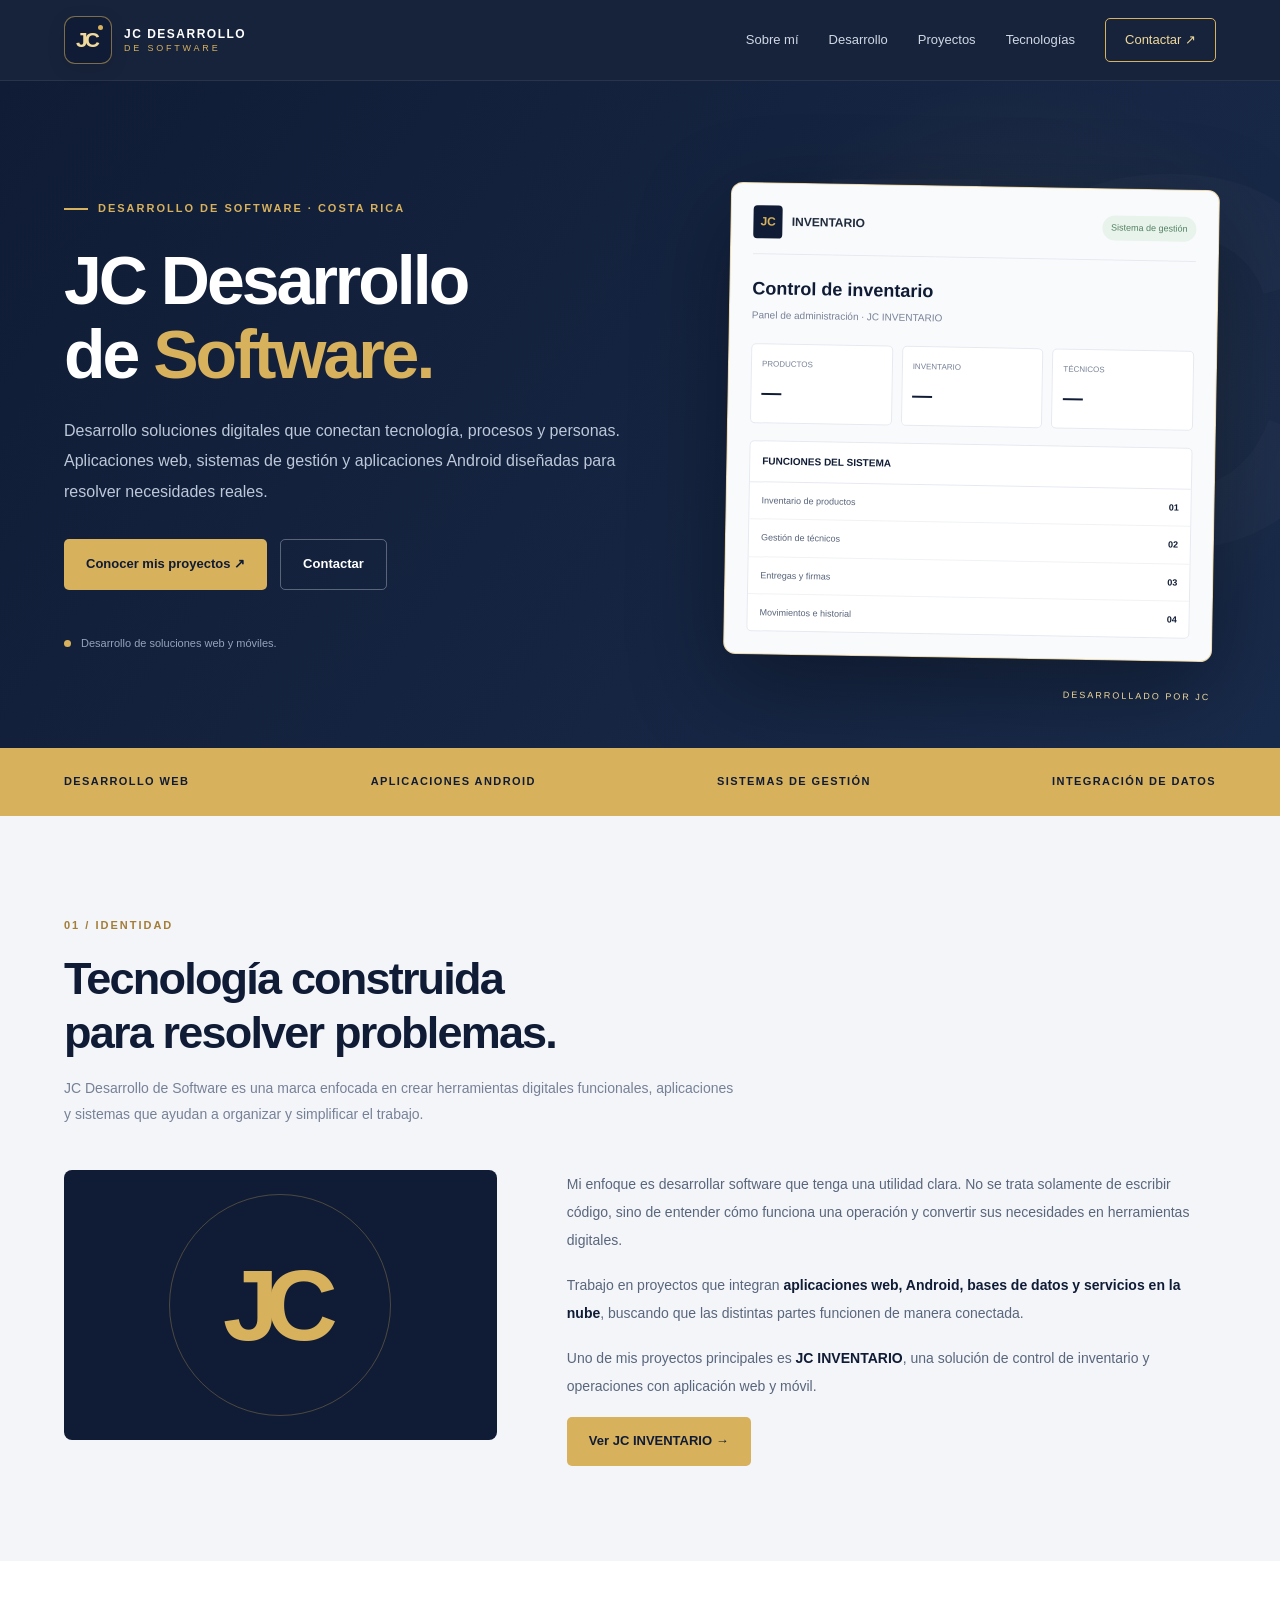
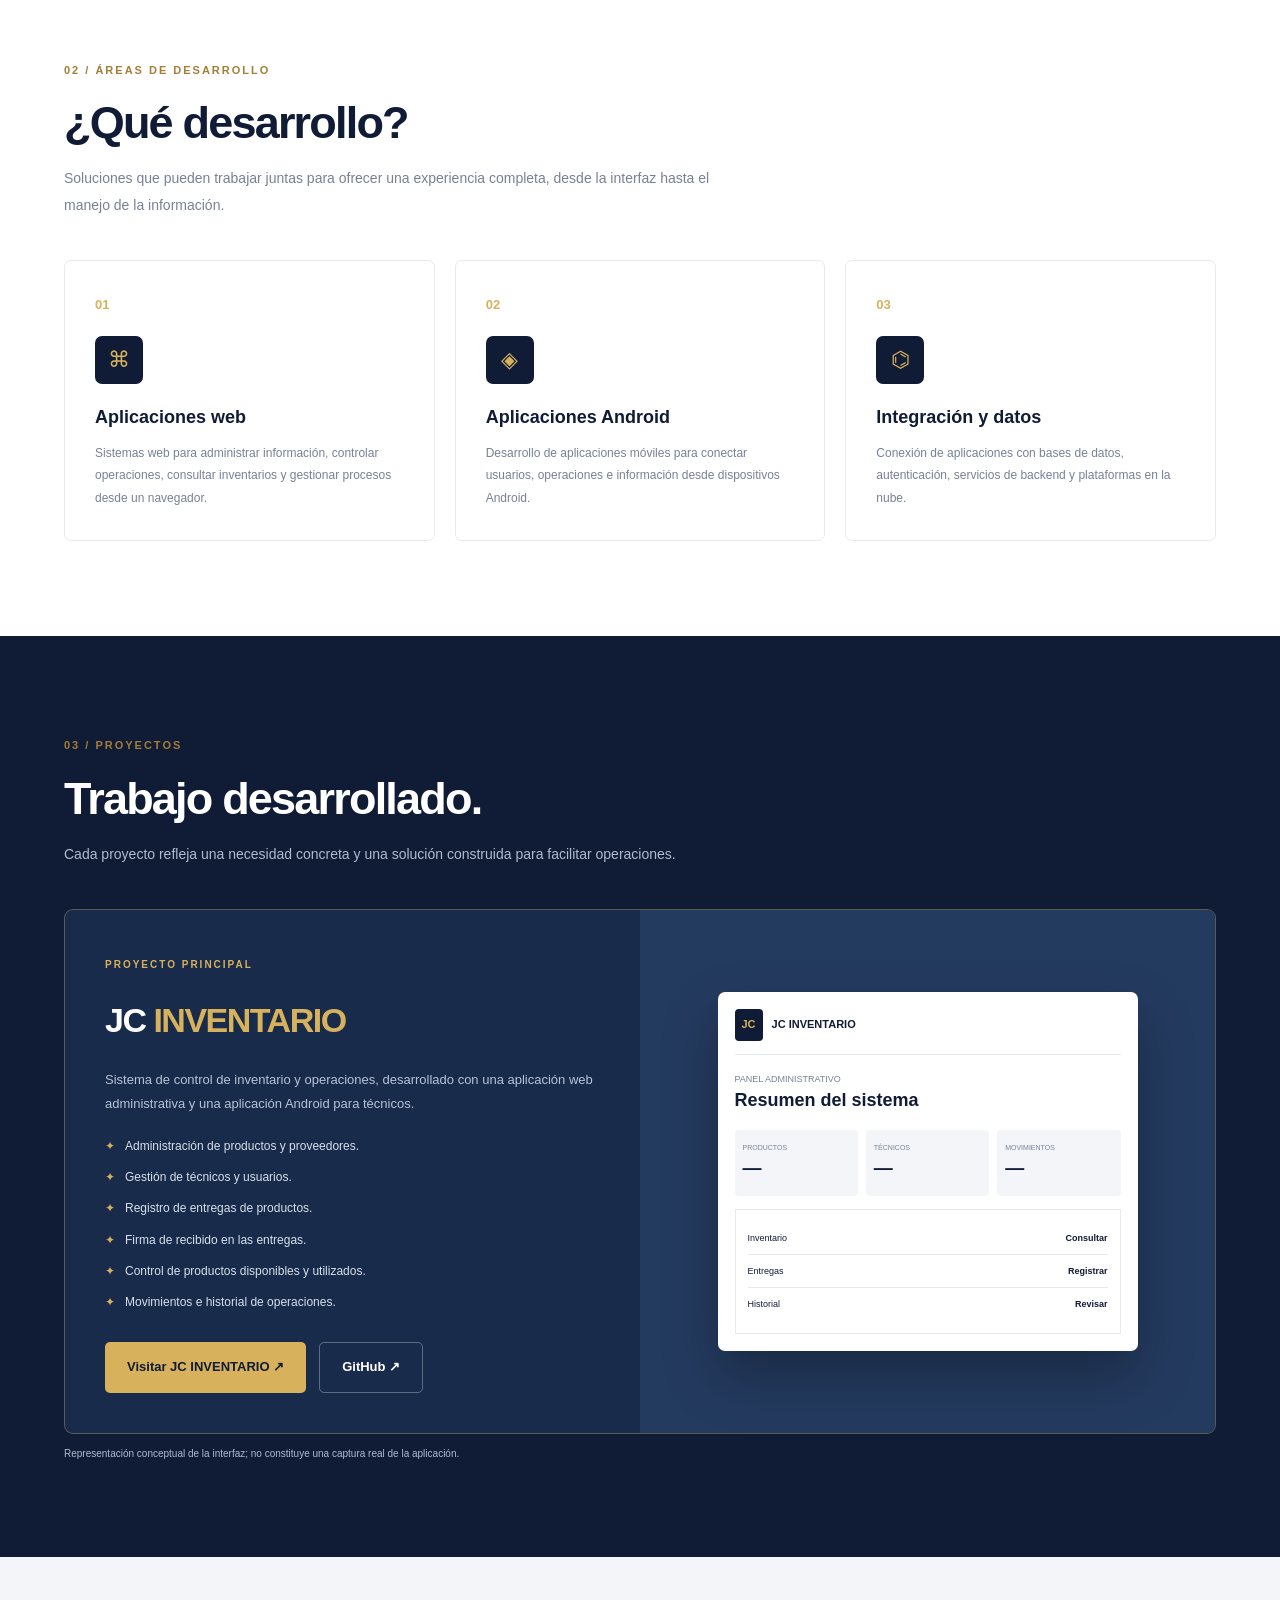
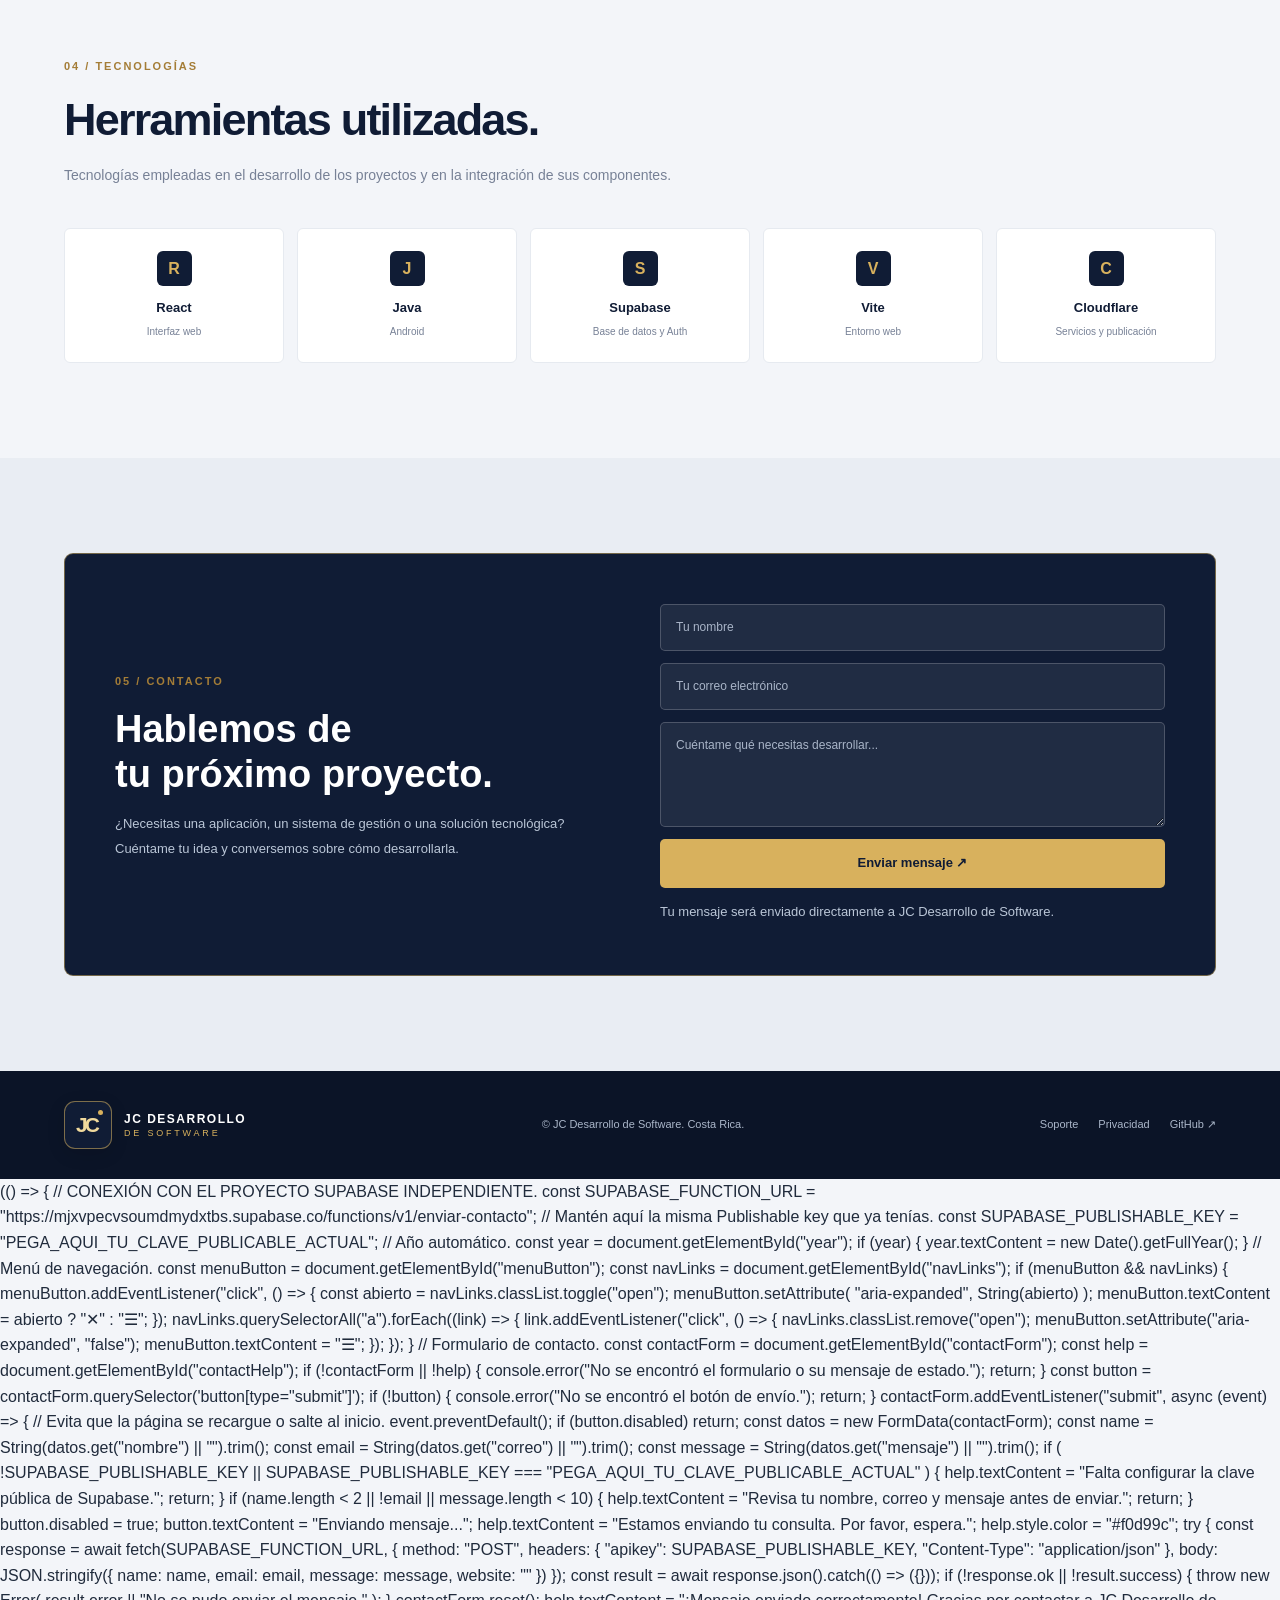
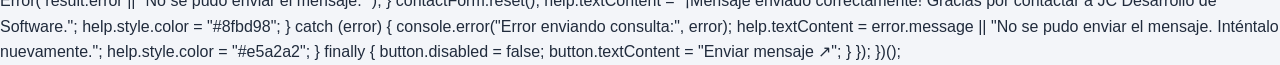
==== JC-DESARROLLO-SOFTWARE/index.html @ 8bdcfe90 "Update index.html" ====
<!DOCTYPE html>
<html lang="es">
<head>
  <meta charset="UTF-8">
  <meta name="viewport" content="width=device-width, initial-scale=1.0">
  <meta name="theme-color" content="#101c35">

  <title>JC Desarrollo de Software | Desarrollo Web y Android</title>

  <meta name="description" content="JC Desarrollo de Software. Desarrollo de aplicaciones web, Android y sistemas de gestión. Conoce JC INVENTARIO y nuestros proyectos.">

  <style>
    :root {
      --navy: #101c35;
      --navy2: #192b4b;
      --navy3: #243b60;
      --gold: #d8b15d;
      --gold-light: #f0d99c;
      --white: #ffffff;
      --background: #f3f5f9;
      --text: #202b3c;
      --muted: #778196;
      --border: #e6eaf0;
    }

    * {
      box-sizing: border-box;
      margin: 0;
      padding: 0;
    }

    html {
      scroll-behavior: smooth;
      scroll-padding-top: 90px;
    }

    body {
      font-family: "Segoe UI", Arial, sans-serif;
      background: var(--background);
      color: var(--text);
      line-height: 1.6;
    }

    a {
      color: inherit;
      text-decoration: none;
    }

    button {
      font: inherit;
    }

    .container {
      width: min(1160px, 90%);
      margin: auto;
    }

    /* LOGOTIPO JC */

    .logo {
      display: inline-flex;
      align-items: center;
      gap: 12px;
    }

    .logo-icon {
      width: 48px;
      height: 48px;
      border-radius: 11px;
      background: var(--navy);
      border: 1px solid rgba(216,177,93,.55);
      display: grid;
      place-items: center;
      position: relative;
      box-shadow: 0 5px 18px rgba(0,0,0,.12);
    }

    .logo-icon span {
      color: var(--gold-light);
      font-weight: 900;
      font-size: 21px;
      letter-spacing: -3px;
      padding-right: 3px;
    }

    .logo-icon::after {
      content: "";
      position: absolute;
      width: 5px;
      height: 5px;
      border-radius: 50%;
      background: var(--gold);
      right: 8px;
      top: 8px;
    }

    .logo-name {
      color: var(--white);
      font-size: 12px;
      font-weight: 800;
      letter-spacing: 1.5px;
      line-height: 1.35;
    }

    .logo-name small {
      display: block;
      font-size: 9px;
      font-weight: 500;
      color: var(--gold);
      letter-spacing: 2.8px;
    }

    /* NAVEGACIÓN */

    .header {
      position: sticky;
      top: 0;
      z-index: 100;
      background: rgba(16,28,53,.97);
      backdrop-filter: blur(15px);
      border-bottom: 1px solid rgba(255,255,255,.08);
    }

    .nav {
      min-height: 80px;
      display: flex;
      justify-content: space-between;
      align-items: center;
      gap: 20px;
    }

    .nav-links {
      display: flex;
      align-items: center;
      gap: 30px;
    }

    .nav-links a {
      color: #d0d8e5;
      font-size: 13px;
      transition: color .2s;
    }

    .nav-links a:hover {
      color: var(--gold);
    }

    .nav-links .contact-link {
      padding: 11px 19px;
      border: 1px solid var(--gold);
      color: var(--gold-light);
      border-radius: 5px;
    }

    .menu {
      display: none;
      padding: 8px 12px;
      background: transparent;
      border: 1px solid rgba(255,255,255,.3);
      border-radius: 5px;
      color: white;
      cursor: pointer;
    }

    /* PORTADA */

    .hero {
      background:
        radial-gradient(circle at 80% 45%, rgba(216,177,93,.10), transparent 28%),
        linear-gradient(125deg, #101c35, #192b4b);
      color: white;
      padding: 105px 0 90px;
      overflow: hidden;
      position: relative;
    }

    .hero::before {
      content: "JC";
      position: absolute;
      right: -20px;
      top: -145px;
      font-size: 530px;
      font-weight: 900;
      letter-spacing: -50px;
      color: rgba(255,255,255,.018);
      pointer-events: none;
    }

    .hero-grid {
      position: relative;
      z-index: 1;
      display: grid;
      grid-template-columns: 1.1fr .9fr;
      align-items: center;
      gap: 65px;
    }

    .eyebrow {
      display: inline-flex;
      align-items: center;
      gap: 10px;
      color: var(--gold);
      font-size: 11px;
      font-weight: 700;
      letter-spacing: 2px;
      margin-bottom: 25px;
    }

    .eyebrow::before {
      content: "";
      width: 24px;
      height: 2px;
      background: var(--gold);
    }

    h1 {
      font-size: clamp(43px, 5.5vw, 68px);
      letter-spacing: -3px;
      line-height: 1.09;
      margin-bottom: 25px;
    }

    h1 span {
      color: var(--gold);
    }

    .hero-description {
      color: #bdc8d9;
      font-size: 16px;
      max-width: 590px;
      margin-bottom: 32px;
      line-height: 1.9;
    }

    .buttons {
      display: flex;
      flex-wrap: wrap;
      gap: 13px;
    }

    .button {
      display: inline-flex;
      justify-content: center;
      align-items: center;
      gap: 12px;
      padding: 14px 22px;
      border-radius: 5px;
      font-size: 13px;
      font-weight: 700;
      transition: .25s;
    }

    .button:hover {
      transform: translateY(-3px);
    }

    .button-gold {
      color: var(--navy);
      background: var(--gold);
    }

    .button-outline {
      color: white;
      border: 1px solid rgba(255,255,255,.3);
    }

    .button-outline:hover {
      border-color: var(--gold);
      color: var(--gold);
    }

    .hero-note {
      margin-top: 45px;
      color: #95a4ba;
      font-size: 11px;
      display: flex;
      align-items: center;
      gap: 10px;
    }

    .hero-note span {
      height: 7px;
      width: 7px;
      background: var(--gold);
      border-radius: 50%;
    }

    /* REPRESENTACIÓN DEL SISTEMA */

    .system-card {
      position: relative;
      background: #f9fafc;
      border-radius: 12px;
      padding: 22px;
      color: var(--text);
      box-shadow: 0 30px 90px rgba(0,0,0,.35);
      border: 1px solid rgba(216,177,93,.5);
      transform: rotate(1deg);
    }

    .system-top {
      display: flex;
      align-items: center;
      justify-content: space-between;
      border-bottom: 1px solid var(--border);
      padding-bottom: 15px;
      margin-bottom: 20px;
    }

    .system-brand {
      display: flex;
      align-items: center;
      gap: 9px;
      font-weight: 800;
      font-size: 12px;
    }

    .system-brand strong {
      background: var(--navy);
      color: var(--gold);
      padding: 7px;
      border-radius: 4px;
    }

    .system-status {
      font-size: 9px;
      color: #558064;
      background: #e8f4eb;
      padding: 5px 9px;
      border-radius: 20px;
    }

    .system-title {
      font-size: 18px;
      font-weight: 800;
      color: var(--navy);
      margin-bottom: 4px;
    }

    .system-subtitle {
      font-size: 10px;
      color: var(--muted);
      margin-bottom: 20px;
    }

    .system-stats {
      display: grid;
      grid-template-columns: repeat(3, 1fr);
      gap: 9px;
      margin-bottom: 17px;
    }

    .stat {
      padding: 14px 10px;
      background: white;
      border: 1px solid var(--border);
      border-radius: 5px;
    }

    .stat small {
      display: block;
      color: var(--muted);
      font-size: 8px;
    }

    .stat strong {
      display: block;
      font-size: 20px;
      color: var(--navy);
      margin-top: 5px;
    }

    .system-table {
      background: white;
      border: 1px solid var(--border);
      border-radius: 5px;
      overflow: hidden;
    }

    .system-table-title {
      padding: 12px;
      font-size: 10px;
      font-weight: 800;
      color: var(--navy);
      border-bottom: 1px solid var(--border);
    }

    .system-row {
      padding: 11px 12px;
      display: flex;
      justify-content: space-between;
      gap: 10px;
      border-bottom: 1px solid #f0f2f5;
      font-size: 9px;
      color: #58647a;
    }

    .system-row:last-child {
      border: 0;
    }

    .system-row b {
      color: var(--navy);
    }

    .system-caption {
      position: absolute;
      right: 0;
      bottom: -43px;
      font-size: 9px;
      letter-spacing: 2px;
      color: var(--gold-light);
    }

    /* BLOQUE DE IDENTIDAD */

    .identity {
      padding: 25px 0;
      background: var(--gold);
    }

    .identity-content {
      display: flex;
      justify-content: space-between;
      align-items: center;
      gap: 20px;
      flex-wrap: wrap;
    }

    .identity-content span {
      font-size: 11px;
      font-weight: 900;
      letter-spacing: 1.4px;
      color: var(--navy);
    }

    /* SECCIONES */

    section.content-section {
      padding: 95px 0;
    }

    .section-label {
      color: #a47d37;
      font-size: 11px;
      font-weight: 800;
      letter-spacing: 2px;
    }

    .section-title {
      color: var(--navy);
      font-size: clamp(32px, 4vw, 45px);
      line-height: 1.2;
      letter-spacing: -1.8px;
      margin: 15px 0;
    }

    .section-intro {
      max-width: 680px;
      color: var(--muted);
      font-size: 14px;
      line-height: 1.9;
    }

    .about-grid {
      display: grid;
      grid-template-columns: .8fr 1.2fr;
      gap: 70px;
      margin-top: 42px;
      align-items: start;
    }

    .about-mark {
      background: var(--navy);
      min-height: 270px;
      border-radius: 8px;
      display: grid;
      place-items: center;
      position: relative;
      overflow: hidden;
    }

    .about-mark::before {
      content: "";
      position: absolute;
      width: 220px;
      height: 220px;
      border: 1px solid rgba(216,177,93,.3);
      border-radius: 50%;
    }

    .about-mark strong {
      position: relative;
      color: var(--gold);
      font-size: 100px;
      font-weight: 900;
      letter-spacing: -13px;
      padding-right: 13px;
    }

    .about-text p {
      color: #59667b;
      font-size: 14px;
      line-height: 2;
      margin-bottom: 17px;
    }

    .about-text strong {
      color: var(--navy);
    }

    /* SERVICIOS */

    .services-section {
      background: white;
    }

    .services-grid {
      display: grid;
      grid-template-columns: repeat(3, 1fr);
      gap: 20px;
      margin-top: 42px;
    }

    .service {
      padding: 30px;
      border: 1px solid var(--border);
      border-radius: 7px;
      background: #fff;
      transition: .3s;
    }

    .service:hover {
      border-color: var(--gold);
      transform: translateY(-6px);
      box-shadow: 0 15px 35px rgba(16,28,53,.08);
    }

    .service-number {
      color: var(--gold);
      font-size: 13px;
      font-weight: 900;
    }

    .service-icon {
      height: 48px;
      width: 48px;
      display: grid;
      place-items: center;
      margin: 19px 0;
      border-radius: 7px;
      background: var(--navy);
      color: var(--gold);
      font-size: 22px;
    }

    .service h3 {
      color: var(--navy);
      font-size: 18px;
      margin-bottom: 10px;
    }

    .service p {
      font-size: 12px;
      line-height: 1.9;
      color: var(--muted);
    }

    /* PROYECTO */

    .project-section {
      background: var(--navy);
      color: white;
    }

    .project-section .section-title {
      color: white;
    }

    .project-section .section-intro {
      color: #aebbd0;
    }

    .project-card {
      margin-top: 42px;
      background: var(--navy2);
      border: 1px solid rgba(216,177,93,.35);
      border-radius: 9px;
      overflow: hidden;
      display: grid;
      grid-template-columns: 1fr 1fr;
    }

    .project-info {
      padding: 40px;
    }

    .project-badge {
      display: inline-block;
      color: var(--gold);
      font-size: 10px;
      letter-spacing: 2px;
      font-weight: 800;
      margin-bottom: 20px;
    }

    .project-info h3 {
      font-size: 34px;
      color: white;
      letter-spacing: -1.5px;
    }

    .project-info h3 span {
      color: var(--gold);
    }

    .project-info p {
      color: #b7c3d5;
      font-size: 13px;
      line-height: 1.9;
      margin: 20px 0;
    }

    .project-list {
      list-style: none;
      margin: 20px 0 30px;
    }

    .project-list li {
      color: #d7dfeb;
      font-size: 12px;
      margin-bottom: 12px;
    }

    .project-list li::before {
      content: "✦";
      color: var(--gold);
      margin-right: 10px;
    }

    .project-visual {
      background: #243b60;
      min-height: 370px;
      padding: 35px;
      display: grid;
      place-items: center;
      position: relative;
      overflow: hidden;
    }

    .project-visual::before {
      content: "JC";
      position: absolute;
      color: rgba(255,255,255,.04);
      font-size: 240px;
      font-weight: 900;
    }

    .project-screen {
      z-index: 1;
      width: 100%;
      max-width: 420px;
      background: white;
      color: var(--navy);
      border-radius: 7px;
      padding: 17px;
      box-shadow: 0 25px 55px rgba(0,0,0,.3);
    }

    .screen-header {
      display: flex;
      align-items: center;
      gap: 9px;
      font-size: 11px;
      font-weight: 800;
      border-bottom: 1px solid var(--border);
      padding-bottom: 13px;
    }

    .screen-header span {
      background: var(--navy);
      color: var(--gold);
      padding: 7px;
      border-radius: 4px;
    }

    .screen-label {
      font-size: 9px;
      color: var(--muted);
      margin-top: 17px;
    }

    .screen-heading {
      font-size: 18px;
      font-weight: 900;
      margin-bottom: 15px;
    }

    .screen-boxes {
      display: grid;
      grid-template-columns: repeat(3, 1fr);
      gap: 8px;
    }

    .screen-boxes div {
      background: var(--background);
      padding: 12px 8px;
      border-radius: 4px;
    }

    .screen-boxes small {
      display: block;
      font-size: 7px;
      color: var(--muted);
    }

    .screen-boxes b {
      font-size: 19px;
    }

    .screen-lines {
      margin-top: 13px;
      border: 1px solid var(--border);
      padding: 12px;
    }

    .screen-line {
      display: flex;
      justify-content: space-between;
      padding: 9px 0;
      font-size: 9px;
      border-bottom: 1px solid var(--border);
    }

    .screen-line:last-child {
      border: 0;
    }

    /* TECNOLOGÍAS */

    .tech-grid {
      display: grid;
      grid-template-columns: repeat(5, 1fr);
      gap: 13px;
      margin-top: 40px;
    }

    .tech {
      background: white;
      border: 1px solid var(--border);
      border-radius: 6px;
      padding: 22px 10px;
      text-align: center;
    }

    .tech strong {
      display: block;
      color: var(--navy);
      font-size: 13px;
    }

    .tech span {
      color: var(--muted);
      display: block;
      font-size: 10px;
      margin-top: 5px;
    }

    .tech-letter {
      margin: 0 auto 12px;
      width: 35px;
      height: 35px;
      display: grid;
      place-items: center;
      color: var(--gold);
      background: var(--navy);
      border-radius: 6px;
      font-weight: 900;
    }

    /* CONTACTO */

    .contact-section {
      background: #e9edf3;
    }

    .contact-card {
      background: var(--navy);
      border: 1px solid rgba(216,177,93,.5);
      border-radius: 9px;
      padding: 50px;
      display: grid;
      grid-template-columns: 1fr 1fr;
      gap: 40px;
      align-items: center;
    }

    .contact-card h2 {
      font-size: 38px;
      color: white;
      line-height: 1.2;
      margin: 14px 0;
    }

    .contact-card p {
      color: #bac6d7;
      font-size: 13px;
      line-height: 1.9;
    }

    .contact-form {
      display: grid;
      gap: 12px;
    }

    .contact-form input,
    .contact-form textarea {
      width: 100%;
      padding: 13px 15px;
      border: 1px solid rgba(255,255,255,.2);
      border-radius: 5px;
      background: rgba(255,255,255,.07);
      color: white;
      outline: none;
      font: inherit;
      font-size: 12px;
    }

    .contact-form input:focus,
    .contact-form textarea:focus {
      border-color: var(--gold);
    }

    .contact-form textarea {
      resize: vertical;
      min-height: 105px;
    }

    .contact-form input::placeholder,
    .contact-form textarea::placeholder {
      color: #a9b5c8;
    }

    .contact-form button {
      cursor: pointer;
      border: none;
      font-size: 13px;
    }

    .contact-help {
      color: #b6c2d5;
      font-size: 10px;
    }

    /* PIE */

    footer {
      background: #0b1427;
      color: #aab6c9;
      padding: 30px 0;
    }

    .footer-row {
      display: flex;
      justify-content: space-between;
      align-items: center;
      gap: 20px;
      flex-wrap: wrap;
    }

    footer p {
      font-size: 11px;
    }

    .footer-links {
      display: flex;
      gap: 20px;
      font-size: 11px;
    }

    .footer-links a:hover {
      color: var(--gold);
    }

    /* RESPONSIVE */

    @media (max-width: 850px) {
      .hero-grid,
      .about-grid,
      .project-card,
      .contact-card {
        grid-template-columns: 1fr;
      }

      .hero-grid {
        gap: 75px;
      }

      .about-grid {
        gap: 30px;
      }

      .services-grid {
        grid-template-columns: 1fr 1fr;
      }

      .tech-grid {
        grid-template-columns: repeat(3, 1fr);
      }

      .contact-card {
        gap: 25px;
      }
    }

    @media (max-width: 650px) {
      .nav {
        min-height: 70px;
      }

      .menu {
        display: block;
      }

      .nav-links {
        display: none;
        position: absolute;
        top: 70px;
        left: 0;
        right: 0;
        background: var(--navy);
        flex-direction: column;
        padding: 20px;
        align-items: stretch;
      }

      .nav-links.open {
        display: flex;
      }

      .nav-links a {
        padding: 10px;
      }

      .hero {
        padding: 75px 0;
      }

      h1 {
        font-size: 43px;
      }

      .system-card {
        padding: 15px;
      }

      section.content-section {
        padding: 70px 0;
      }

      .services-grid {
        grid-template-columns: 1fr;
      }

      .tech-grid {
        grid-template-columns: 1fr 1fr;
      }

      .project-info {
        padding: 28px;
      }

      .project-visual {
        padding: 22px;
      }

      .contact-card {
        padding: 28px 20px;
      }

      .identity-content {
        justify-content: center;
      }

      .identity-content span {
        width: 100%;
        text-align: center;
      }

      .footer-row {
        flex-direction: column;
        align-items: flex-start;
      }
    }
  </style>
</head>

<body>

<header class="header">
  <div class="container nav">

    <a href="#inicio" class="logo">
      <span class="logo-icon"><span>JC</span></span>

      <span class="logo-name">
        JC DESARROLLO
        <small>DE SOFTWARE</small>
      </span>
    </a>

    <button class="menu" id="menuButton" type="button" aria-label="Abrir menú" aria-expanded="false">
      ☰
    </button>

    <nav class="nav-links" id="navLinks">
      <a href="#sobre-mi">Sobre mí</a>
      <a href="#servicios">Desarrollo</a>
      <a href="#proyectos">Proyectos</a>
      <a href="#tecnologias">Tecnologías</a>
      <a class="contact-link" href="#contacto">Contactar ↗</a>
    </nav>

  </div>
</header>

<main>

  <!-- PRESENTACIÓN -->

  <section class="hero" id="inicio">
    <div class="container hero-grid">

      <div>
        <div class="eyebrow">
          DESARROLLO DE SOFTWARE · COSTA RICA
        </div>

        <h1>
          JC Desarrollo<br>
          de <span>Software.</span>
        </h1>

        <p class="hero-description">
          Desarrollo soluciones digitales que conectan tecnología,
          procesos y personas. Aplicaciones web, sistemas de gestión
          y aplicaciones Android diseñadas para resolver necesidades
          reales.
        </p>

        <div class="buttons">
          <a href="#proyectos" class="button button-gold">
            Conocer mis proyectos ↗
          </a>

          <a href="#contacto" class="button button-outline">
            Contactar
          </a>
        </div>

        <div class="hero-note">
          <span></span>
          Desarrollo de soluciones web y móviles.
        </div>
      </div>

      <!-- REPRESENTACIÓN DEL PROYECTO REAL -->

      <div class="system-card">

        <div class="system-top">
          <div class="system-brand">
            <strong>JC</strong>
            INVENTARIO
          </div>

          <span class="system-status">Sistema de gestión</span>
        </div>

        <div class="system-title">
          Control de inventario
        </div>

        <div class="system-subtitle">
          Panel de administración · JC INVENTARIO
        </div>

        <div class="system-stats">
          <div class="stat">
            <small>PRODUCTOS</small>
            <strong>—</strong>
          </div>

          <div class="stat">
            <small>INVENTARIO</small>
            <strong>—</strong>
          </div>

          <div class="stat">
            <small>TÉCNICOS</small>
            <strong>—</strong>
          </div>
        </div>

        <div class="system-table">
          <div class="system-table-title">
            FUNCIONES DEL SISTEMA
          </div>

          <div class="system-row">
            <span>Inventario de productos</span>
            <b>01</b>
          </div>

          <div class="system-row">
            <span>Gestión de técnicos</span>
            <b>02</b>
          </div>

          <div class="system-row">
            <span>Entregas y firmas</span>
            <b>03</b>
          </div>

          <div class="system-row">
            <span>Movimientos e historial</span>
            <b>04</b>
          </div>
        </div>

        <div class="system-caption">
          DESARROLLADO POR JC
        </div>

      </div>

    </div>
  </section>

  <div class="identity">
    <div class="container identity-content">
      <span>DESARROLLO WEB</span>
      <span>APLICACIONES ANDROID</span>
      <span>SISTEMAS DE GESTIÓN</span>
      <span>INTEGRACIÓN DE DATOS</span>
    </div>
  </div>

  <!-- SOBRE JC -->

  <section class="content-section" id="sobre-mi">
    <div class="container">

      <span class="section-label">01 / IDENTIDAD</span>

      <h2 class="section-title">
        Tecnología construida<br>
        para resolver problemas.
      </h2>

      <p class="section-intro">
        JC Desarrollo de Software es una marca enfocada en crear
        herramientas digitales funcionales, aplicaciones y sistemas
        que ayudan a organizar y simplificar el trabajo.
      </p>

      <div class="about-grid">

        <div class="about-mark">
          <strong>JC</strong>
        </div>

        <div class="about-text">

          <p>
            Mi enfoque es desarrollar software que tenga una utilidad
            clara. No se trata solamente de escribir código, sino de
            entender cómo funciona una operación y convertir sus
            necesidades en herramientas digitales.
          </p>

          <p>
            Trabajo en proyectos que integran
            <strong>aplicaciones web, Android, bases de datos y
            servicios en la nube</strong>, buscando que las distintas
            partes funcionen de manera conectada.
          </p>

          <p>
            Uno de mis proyectos principales es
            <strong>JC INVENTARIO</strong>, una solución de control
            de inventario y operaciones con aplicación web y móvil.
          </p>

          <a href="#proyectos" class="button button-gold">
            Ver JC INVENTARIO →
          </a>

        </div>

      </div>
    </div>
  </section>

  <!-- DESARROLLO -->

  <section class="content-section services-section" id="servicios">
    <div class="container">

      <span class="section-label">02 / ÁREAS DE DESARROLLO</span>

      <h2 class="section-title">
        ¿Qué desarrollo?
      </h2>

      <p class="section-intro">
        Soluciones que pueden trabajar juntas para ofrecer una
        experiencia completa, desde la interfaz hasta el manejo
        de la información.
      </p>

      <div class="services-grid">

        <article class="service">
          <span class="service-number">01</span>
          <div class="service-icon">⌘</div>

          <h3>Aplicaciones web</h3>

          <p>
            Sistemas web para administrar información, controlar
            operaciones, consultar inventarios y gestionar procesos
            desde un navegador.
          </p>
        </article>

        <article class="service">
          <span class="service-number">02</span>
          <div class="service-icon">◈</div>

          <h3>Aplicaciones Android</h3>

          <p>
            Desarrollo de aplicaciones móviles para conectar
            usuarios, operaciones e información desde dispositivos
            Android.
          </p>
        </article>

        <article class="service">
          <span class="service-number">03</span>
          <div class="service-icon">⌬</div>

          <h3>Integración y datos</h3>

          <p>
            Conexión de aplicaciones con bases de datos,
            autenticación, servicios de backend y plataformas
            en la nube.
          </p>
        </article>

      </div>
    </div>
  </section>

  <!-- PROYECTO PRINCIPAL -->

  <section class="content-section project-section" id="proyectos">
    <div class="container">

      <span class="section-label">03 / PROYECTOS</span>

      <h2 class="section-title">
        Trabajo desarrollado.
      </h2>

      <p class="section-intro">
        Cada proyecto refleja una necesidad concreta y una solución
        construida para facilitar operaciones.
      </p>

      <div class="project-card">

        <div class="project-info">

          <span class="project-badge">
            PROYECTO PRINCIPAL
          </span>

          <h3>JC <span>INVENTARIO</span></h3>

          <p>
            Sistema de control de inventario y operaciones,
            desarrollado con una aplicación web administrativa
            y una aplicación Android para técnicos.
          </p>

          <ul class="project-list">
            <li>Administración de productos y proveedores.</li>
            <li>Gestión de técnicos y usuarios.</li>
            <li>Registro de entregas de productos.</li>
            <li>Firma de recibido en las entregas.</li>
            <li>Control de productos disponibles y utilizados.</li>
            <li>Movimientos e historial de operaciones.</li>
          </ul>

          <div class="buttons">
            <a
              class="button button-gold"
              href="https://jc-inventario.jcinventarioworkersdev.workers.dev/"
              target="_blank"
              rel="noopener noreferrer"
            >
              Visitar JC INVENTARIO ↗
            </a>

            <a
              class="button button-outline"
              href="https://github.com/Juan0424/jc-inventario"
              target="_blank"
              rel="noopener noreferrer"
            >
              GitHub ↗
            </a>
          </div>

        </div>

        <div class="project-visual">

          <div class="project-screen">

            <div class="screen-header">
              <span>JC</span>
              JC INVENTARIO
            </div>

            <div class="screen-label">PANEL ADMINISTRATIVO</div>

            <div class="screen-heading">
              Resumen del sistema
            </div>

            <div class="screen-boxes">
              <div>
                <small>PRODUCTOS</small>
                <b>—</b>
              </div>

              <div>
                <small>TÉCNICOS</small>
                <b>—</b>
              </div>

              <div>
                <small>MOVIMIENTOS</small>
                <b>—</b>
              </div>
            </div>

            <div class="screen-lines">
              <div class="screen-line">
                <span>Inventario</span>
                <b>Consultar</b>
              </div>

              <div class="screen-line">
                <span>Entregas</span>
                <b>Registrar</b>
              </div>

              <div class="screen-line">
                <span>Historial</span>
                <b>Revisar</b>
              </div>
            </div>

          </div>

        </div>

      </div>

      <p style="color:#aebbd0;font-size:10px;margin-top:12px;">
        Representación conceptual de la interfaz; no constituye
        una captura real de la aplicación.
      </p>

    </div>
  </section>

  <!-- TECNOLOGÍAS -->

  <section class="content-section" id="tecnologias">
    <div class="container">

      <span class="section-label">04 / TECNOLOGÍAS</span>

      <h2 class="section-title">
        Herramientas utilizadas.
      </h2>

      <p class="section-intro">
        Tecnologías empleadas en el desarrollo de los proyectos
        y en la integración de sus componentes.
      </p>

      <div class="tech-grid">

        <div class="tech">
          <div class="tech-letter">R</div>
          <strong>React</strong>
          <span>Interfaz web</span>
        </div>

        <div class="tech">
          <div class="tech-letter">J</div>
          <strong>Java</strong>
          <span>Android</span>
        </div>

        <div class="tech">
          <div class="tech-letter">S</div>
          <strong>Supabase</strong>
          <span>Base de datos y Auth</span>
        </div>

        <div class="tech">
          <div class="tech-letter">V</div>
          <strong>Vite</strong>
          <span>Entorno web</span>
        </div>

        <div class="tech">
          <div class="tech-letter">C</div>
          <strong>Cloudflare</strong>
          <span>Servicios y publicación</span>
        </div>

      </div>
    </div>
  </section>

  <!-- CONTACTO -->

  <section class="content-section contact-section" id="contacto">
    <div class="container">

      <div class="contact-card">

        <div>
          <span class="section-label">
            05 / CONTACTO
          </span>

          <h2>
            Hablemos de<br>
            tu próximo proyecto.
          </h2>

          <p>
            ¿Necesitas una aplicación, un sistema de gestión o
            una solución tecnológica? Cuéntame tu idea y
            conversemos sobre cómo desarrollarla.
          </p>
        </div>

        <form class="contact-form" id="contactForm">

          <input
            type="text"
            name="nombre"
            placeholder="Tu nombre"
            maxlength="100"
            required
          >

          <input
            type="email"
            name="correo"
            placeholder="Tu correo electrónico"
            maxlength="160"
            required
          >

          <textarea
            name="mensaje"
            placeholder="Cuéntame qué necesitas desarrollar..."
            maxlength="2000"
            required
          ></textarea>

          <button type="submit" class="button button-gold">
            Enviar mensaje ↗
          </button>
          <p class="contact-help" id="contactHelp" role="status" aria-live="polite">
  Tu mensaje será enviado directamente a JC Desarrollo de Software.
</p>
        </form>

      </div>
    </div>
  </section>

</main>

<footer>
  <div class="container footer-row">

    <a href="#inicio" class="logo">
      <span class="logo-icon"><span>JC</span></span>

      <span class="logo-name">
        JC DESARROLLO
        <small>DE SOFTWARE</small>
      </span>
    </a>

    <p>
      © <span id="year"></span> JC Desarrollo de Software.
      Costa Rica.
    </p>

    <div class="footer-links">
      <a href="soporte.html">Soporte</a>
      <a href="privacidad.html">Privacidad</a>
      <a href="https://github.com/Juan0424" target="_blank" rel="noopener noreferrer">GitHub ↗</a>
    </div>

  </div>
</footer>


(() => {
  // CONEXIÓN CON EL PROYECTO SUPABASE INDEPENDIENTE.
  const SUPABASE_FUNCTION_URL =
    "https://mjxvpecvsoumdmydxtbs.supabase.co/functions/v1/enviar-contacto";

  // Mantén aquí la misma Publishable key que ya tenías.
  const SUPABASE_PUBLISHABLE_KEY =
    "PEGA_AQUI_TU_CLAVE_PUBLICABLE_ACTUAL";

  // Año automático.
  const year = document.getElementById("year");

  if (year) {
    year.textContent = new Date().getFullYear();
  }

  // Menú de navegación.
  const menuButton = document.getElementById("menuButton");
  const navLinks = document.getElementById("navLinks");

  if (menuButton && navLinks) {
    menuButton.addEventListener("click", () => {
      const abierto = navLinks.classList.toggle("open");

      menuButton.setAttribute(
        "aria-expanded",
        String(abierto)
      );

      menuButton.textContent = abierto ? "✕" : "☰";
    });

    navLinks.querySelectorAll("a").forEach((link) => {
      link.addEventListener("click", () => {
        navLinks.classList.remove("open");
        menuButton.setAttribute("aria-expanded", "false");
        menuButton.textContent = "☰";
      });
    });
  }

  // Formulario de contacto.
  const contactForm = document.getElementById("contactForm");
  const help = document.getElementById("contactHelp");

  if (!contactForm || !help) {
    console.error("No se encontró el formulario o su mensaje de estado.");
    return;
  }

  const button = contactForm.querySelector('button[type="submit"]');

  if (!button) {
    console.error("No se encontró el botón de envío.");
    return;
  }

  contactForm.addEventListener("submit", async (event) => {
    // Evita que la página se recargue o salte al inicio.
    event.preventDefault();

    if (button.disabled) return;

    const datos = new FormData(contactForm);

    const name = String(datos.get("nombre") || "").trim();
    const email = String(datos.get("correo") || "").trim();
    const message = String(datos.get("mensaje") || "").trim();

    if (
      !SUPABASE_PUBLISHABLE_KEY ||
      SUPABASE_PUBLISHABLE_KEY ===
        "PEGA_AQUI_TU_CLAVE_PUBLICABLE_ACTUAL"
    ) {
      help.textContent =
        "Falta configurar la clave pública de Supabase.";

      return;
    }

    if (name.length < 2 || !email || message.length < 10) {
      help.textContent =
        "Revisa tu nombre, correo y mensaje antes de enviar.";

      return;
    }

    button.disabled = true;
    button.textContent = "Enviando mensaje...";

    help.textContent =
      "Estamos enviando tu consulta. Por favor, espera.";

    help.style.color = "#f0d99c";

    try {
      const response = await fetch(SUPABASE_FUNCTION_URL, {
        method: "POST",

        headers: {
          "apikey": SUPABASE_PUBLISHABLE_KEY,
          "Content-Type": "application/json"
        },

        body: JSON.stringify({
          name: name,
          email: email,
          message: message,
          website: ""
        })
      });

      const result = await response.json().catch(() => ({}));

      if (!response.ok || !result.success) {
        throw new Error(
          result.error || "No se pudo enviar el mensaje."
        );
      }

      contactForm.reset();

      help.textContent =
        "¡Mensaje enviado correctamente! Gracias por contactar a JC Desarrollo de Software.";

      help.style.color = "#8fbd98";

    } catch (error) {
      console.error("Error enviando consulta:", error);

      help.textContent =
        error.message ||
        "No se pudo enviar el mensaje. Inténtalo nuevamente.";

      help.style.color = "#e5a2a2";

    } finally {
      button.disabled = false;
      button.textContent = "Enviar mensaje ↗";
    }
  });

})();
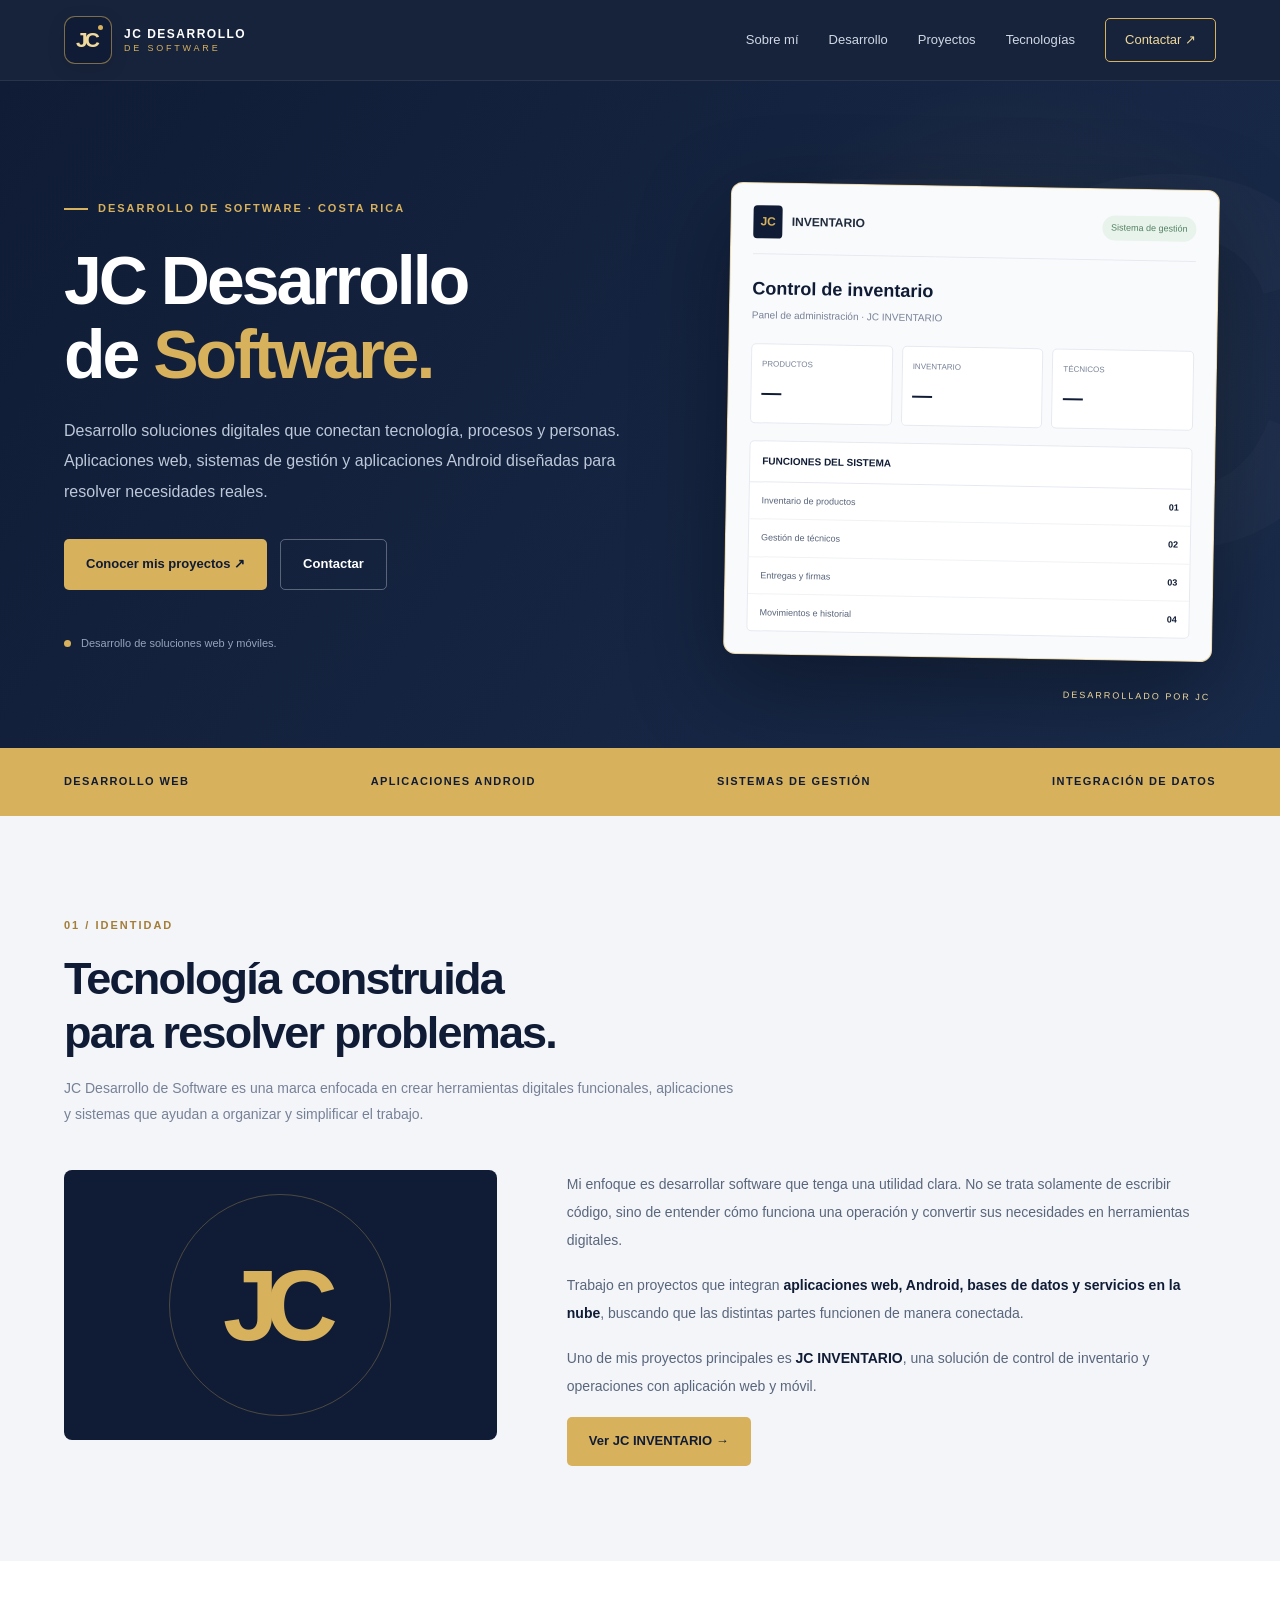
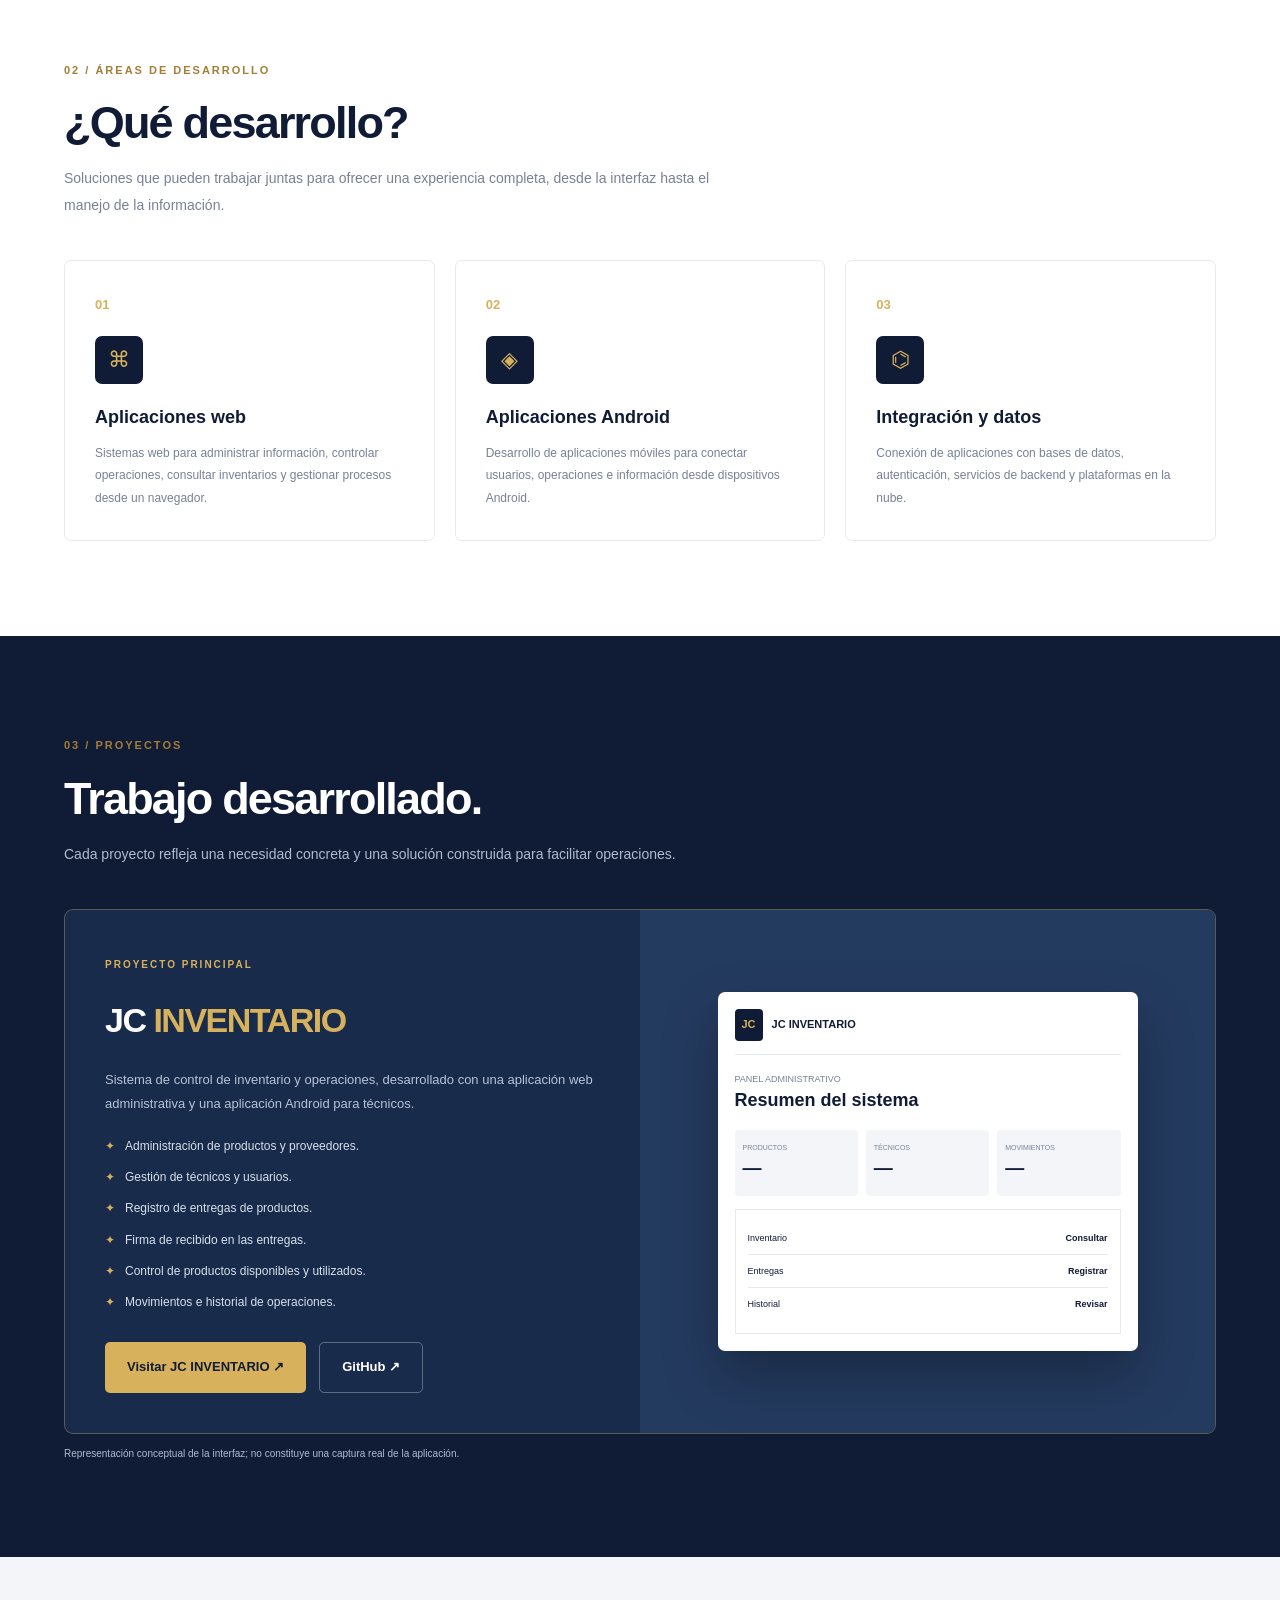
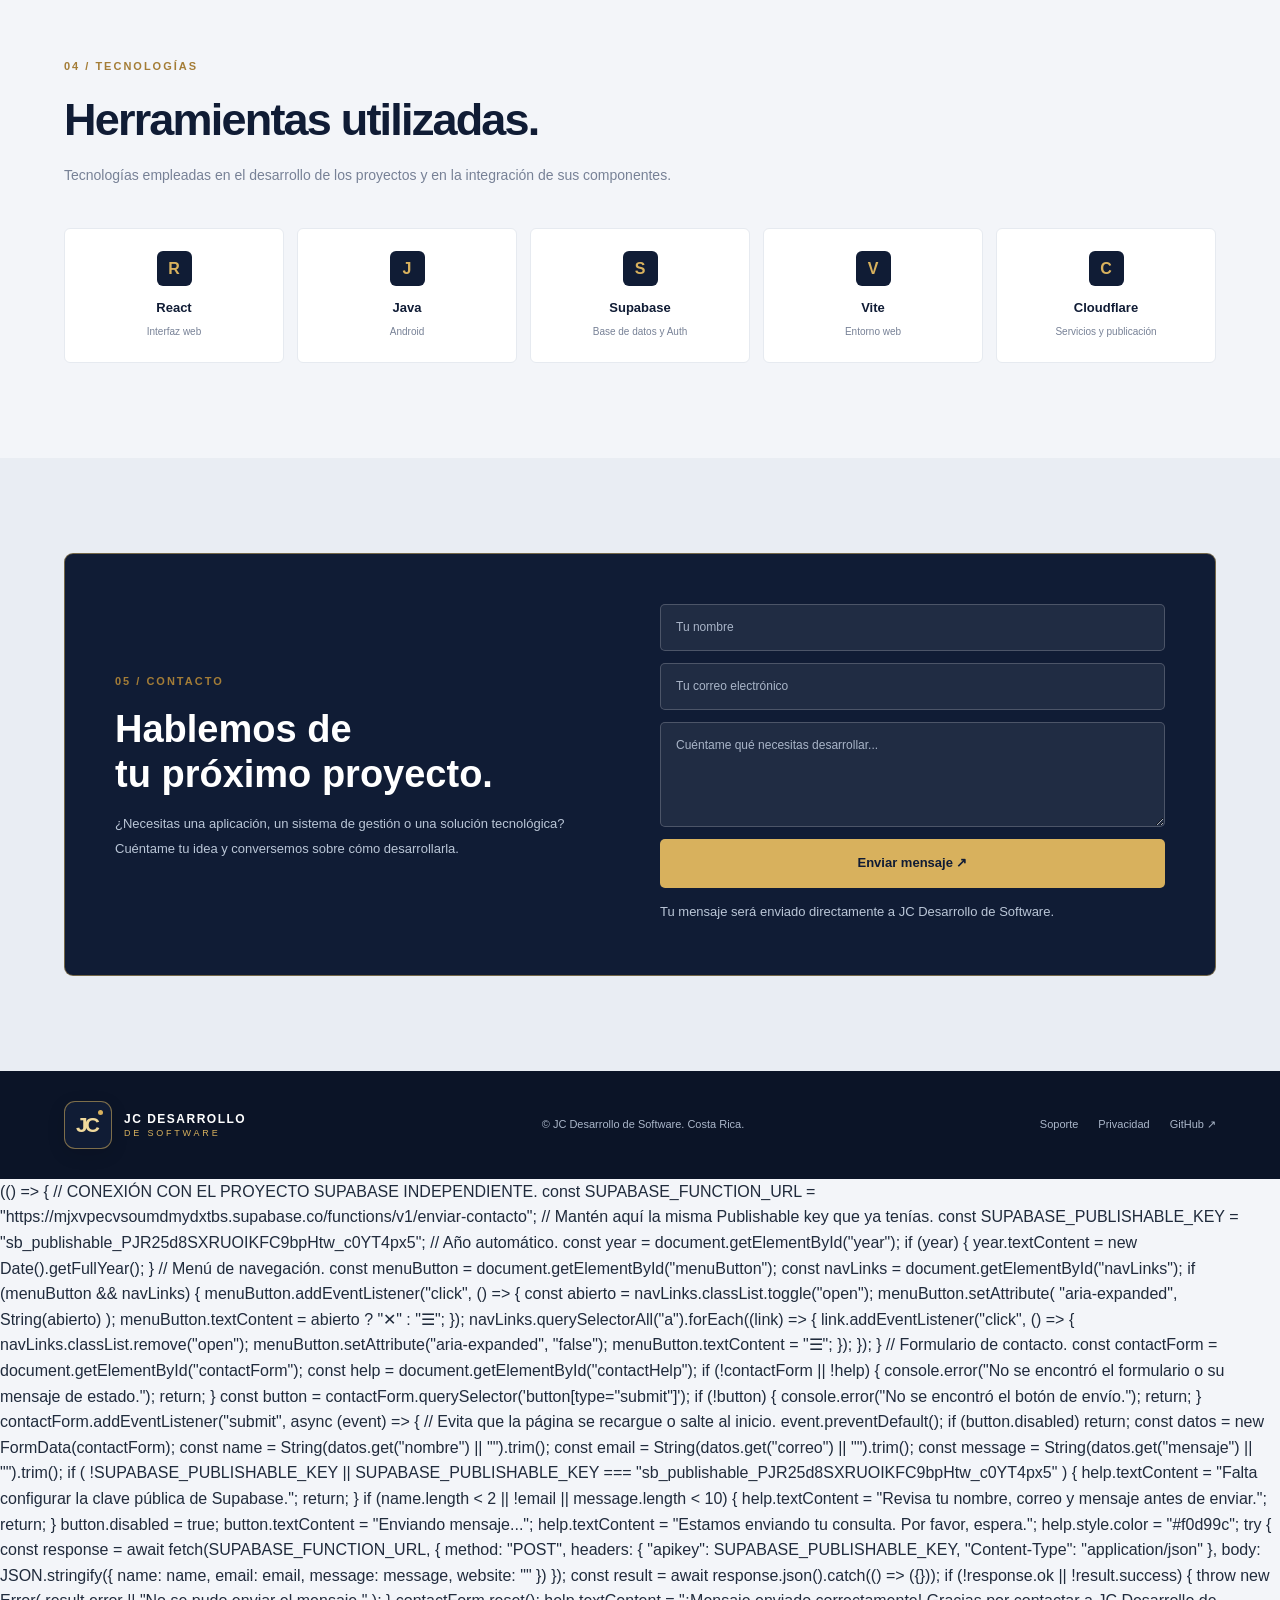
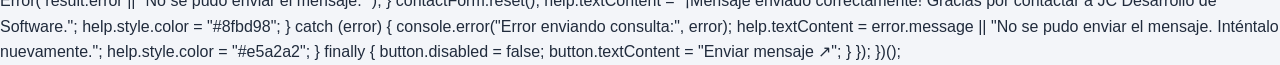
==== commit 875fd3dd: "Update index.html" ====
--- a/JC-DESARROLLO-SOFTWARE/index.html
+++ b/JC-DESARROLLO-SOFTWARE/index.html
@@ -1540,7 +1540,7 @@
 
   // Mantén aquí la misma Publishable key que ya tenías.
   const SUPABASE_PUBLISHABLE_KEY =
-    "PEGA_AQUI_TU_CLAVE_PUBLICABLE_ACTUAL";
+    "sb_publishable_PJR25d8SXRUOIKFC9bpHtw_c0YT4px5";
 
   // Año automático.
   const year = document.getElementById("year");
@@ -1605,7 +1605,7 @@
     if (
       !SUPABASE_PUBLISHABLE_KEY ||
       SUPABASE_PUBLISHABLE_KEY ===
-        "PEGA_AQUI_TU_CLAVE_PUBLICABLE_ACTUAL"
+        "sb_publishable_PJR25d8SXRUOIKFC9bpHtw_c0YT4px5"
     ) {
       help.textContent =
         "Falta configurar la clave pública de Supabase.";
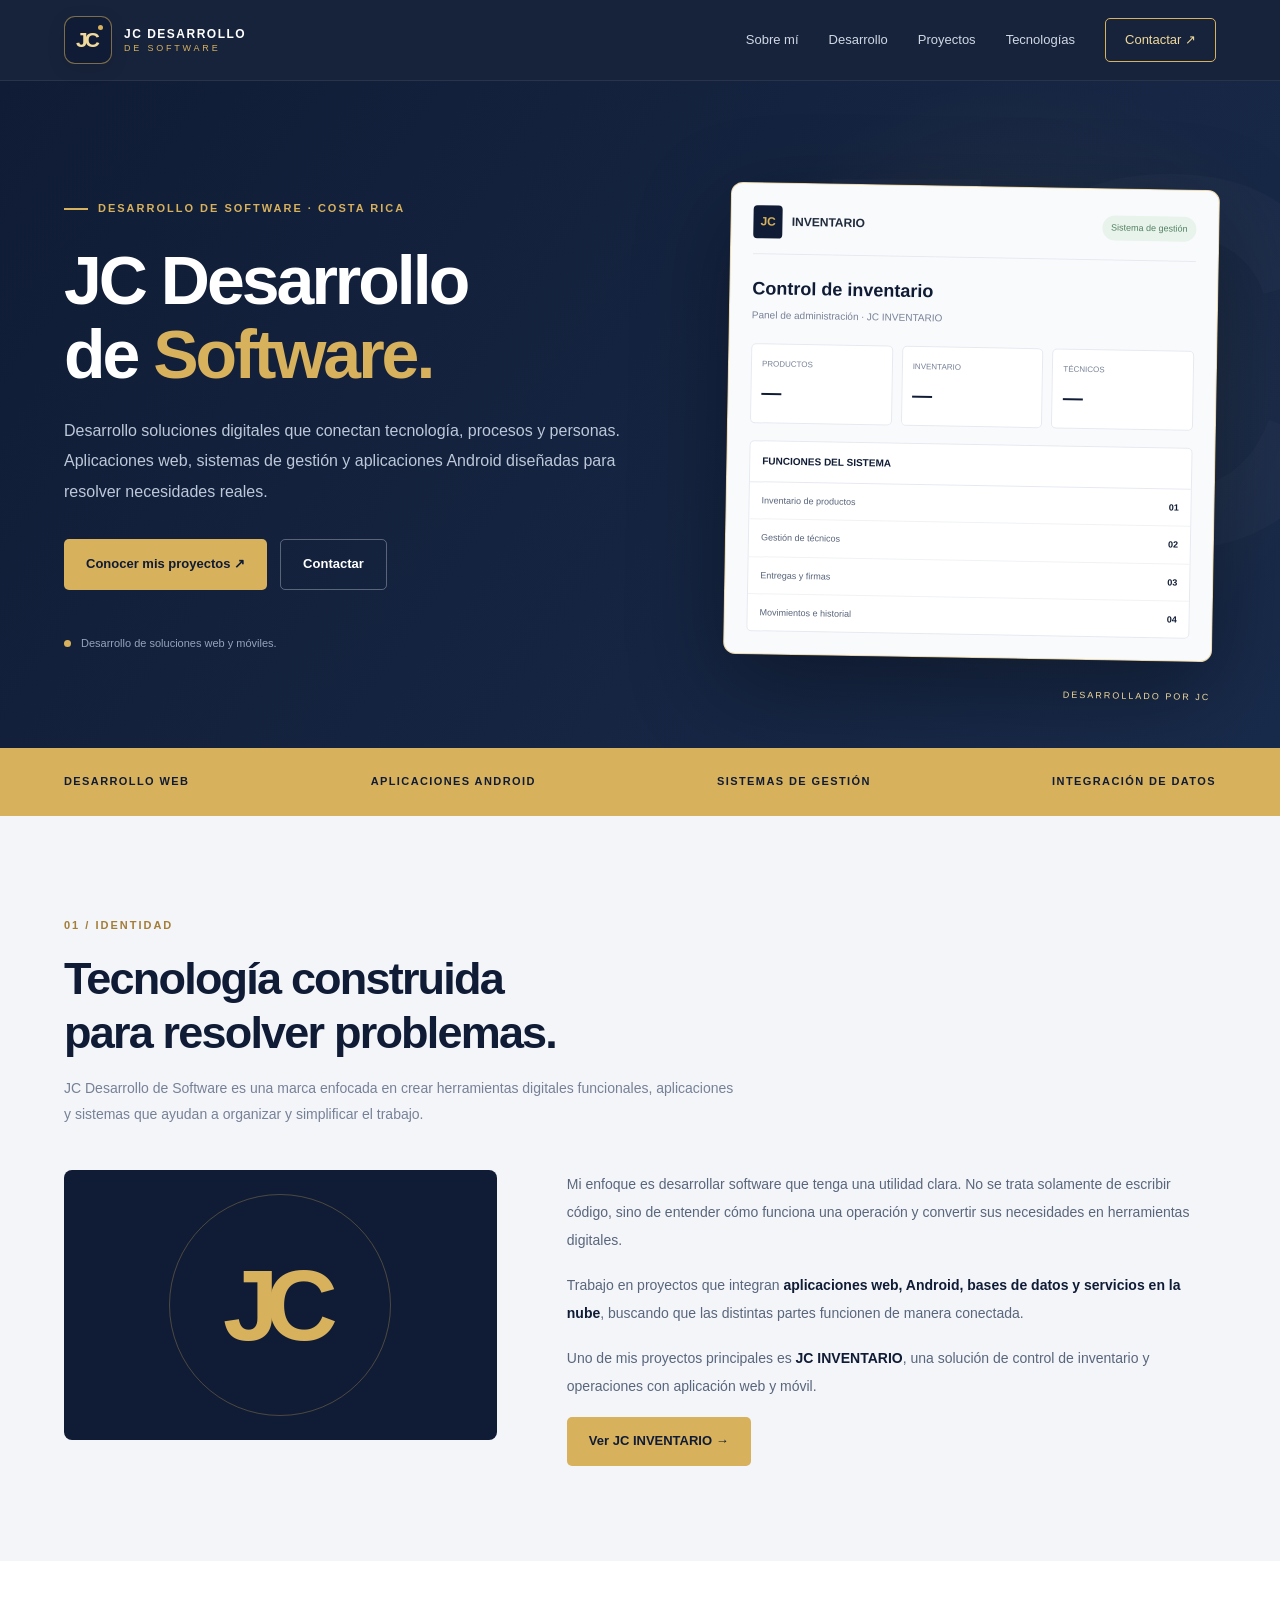
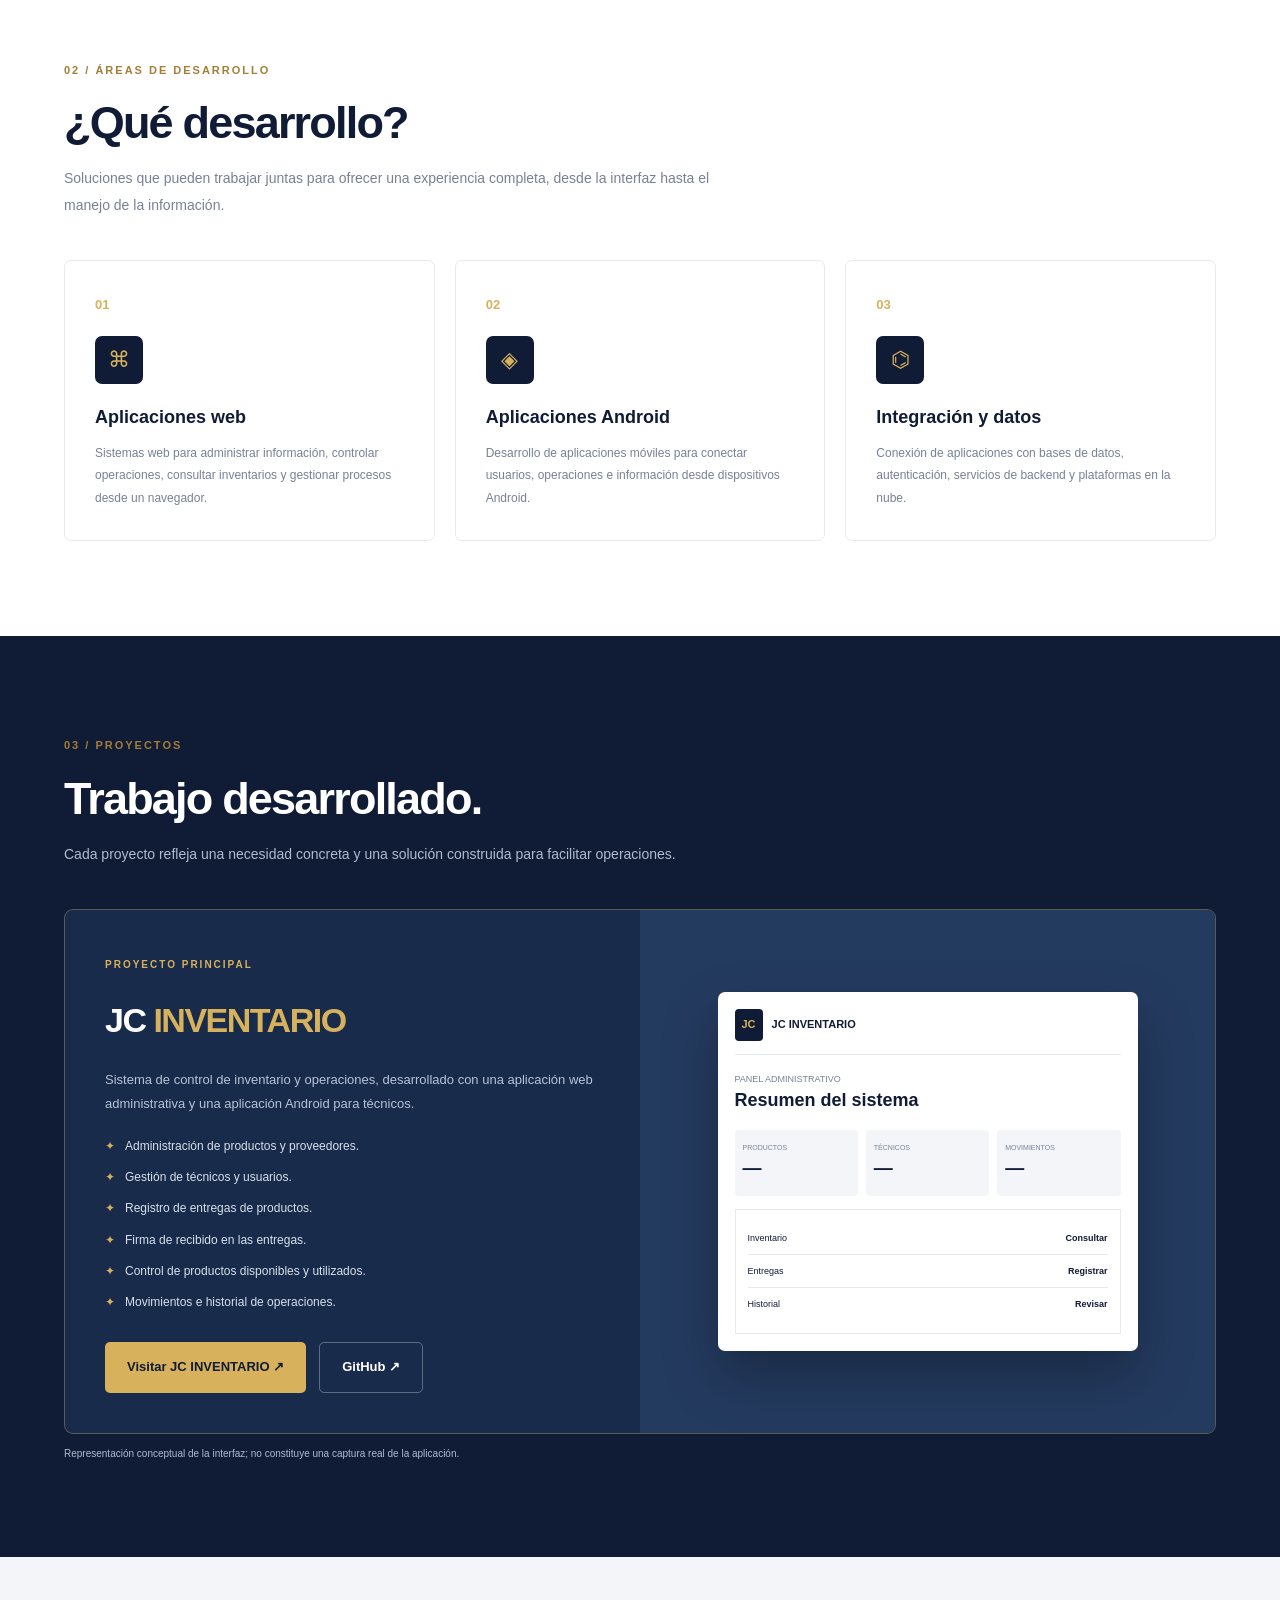
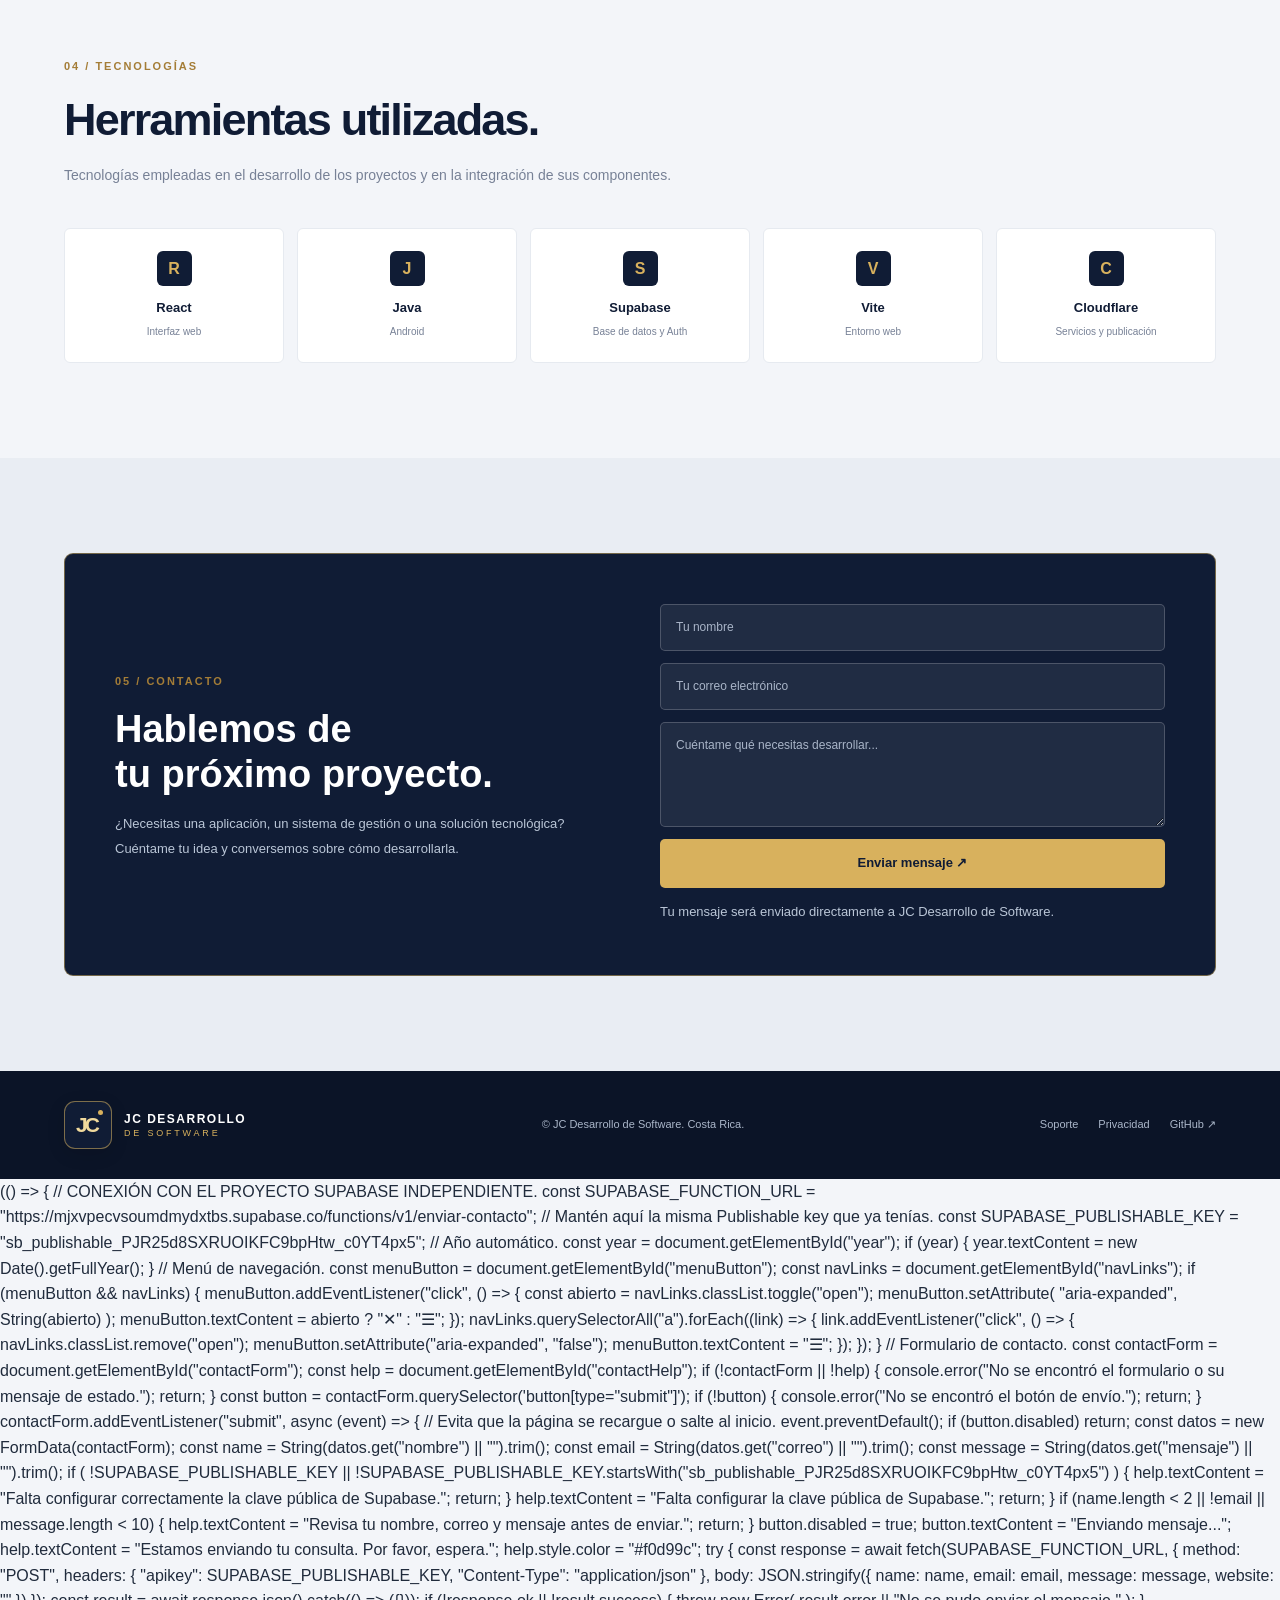
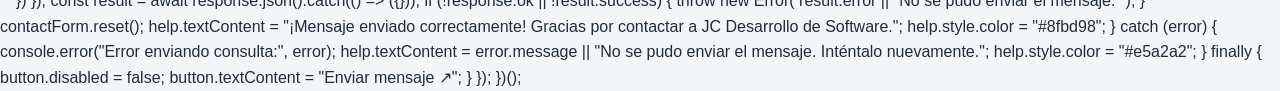
==== commit d86c1b10: "Update index.html" ====
--- a/JC-DESARROLLO-SOFTWARE/index.html
+++ b/JC-DESARROLLO-SOFTWARE/index.html
@@ -1602,11 +1602,16 @@
     const email = String(datos.get("correo") || "").trim();
     const message = String(datos.get("mensaje") || "").trim();
 
-    if (
-      !SUPABASE_PUBLISHABLE_KEY ||
-      SUPABASE_PUBLISHABLE_KEY ===
-        "sb_publishable_PJR25d8SXRUOIKFC9bpHtw_c0YT4px5"
-    ) {
+
+  if (
+  !SUPABASE_PUBLISHABLE_KEY ||
+  !SUPABASE_PUBLISHABLE_KEY.startsWith("sb_publishable_PJR25d8SXRUOIKFC9bpHtw_c0YT4px5")
+) {
+  help.textContent =
+    "Falta configurar correctamente la clave pública de Supabase.";
+
+  return;
+}
       help.textContent =
         "Falta configurar la clave pública de Supabase.";
 
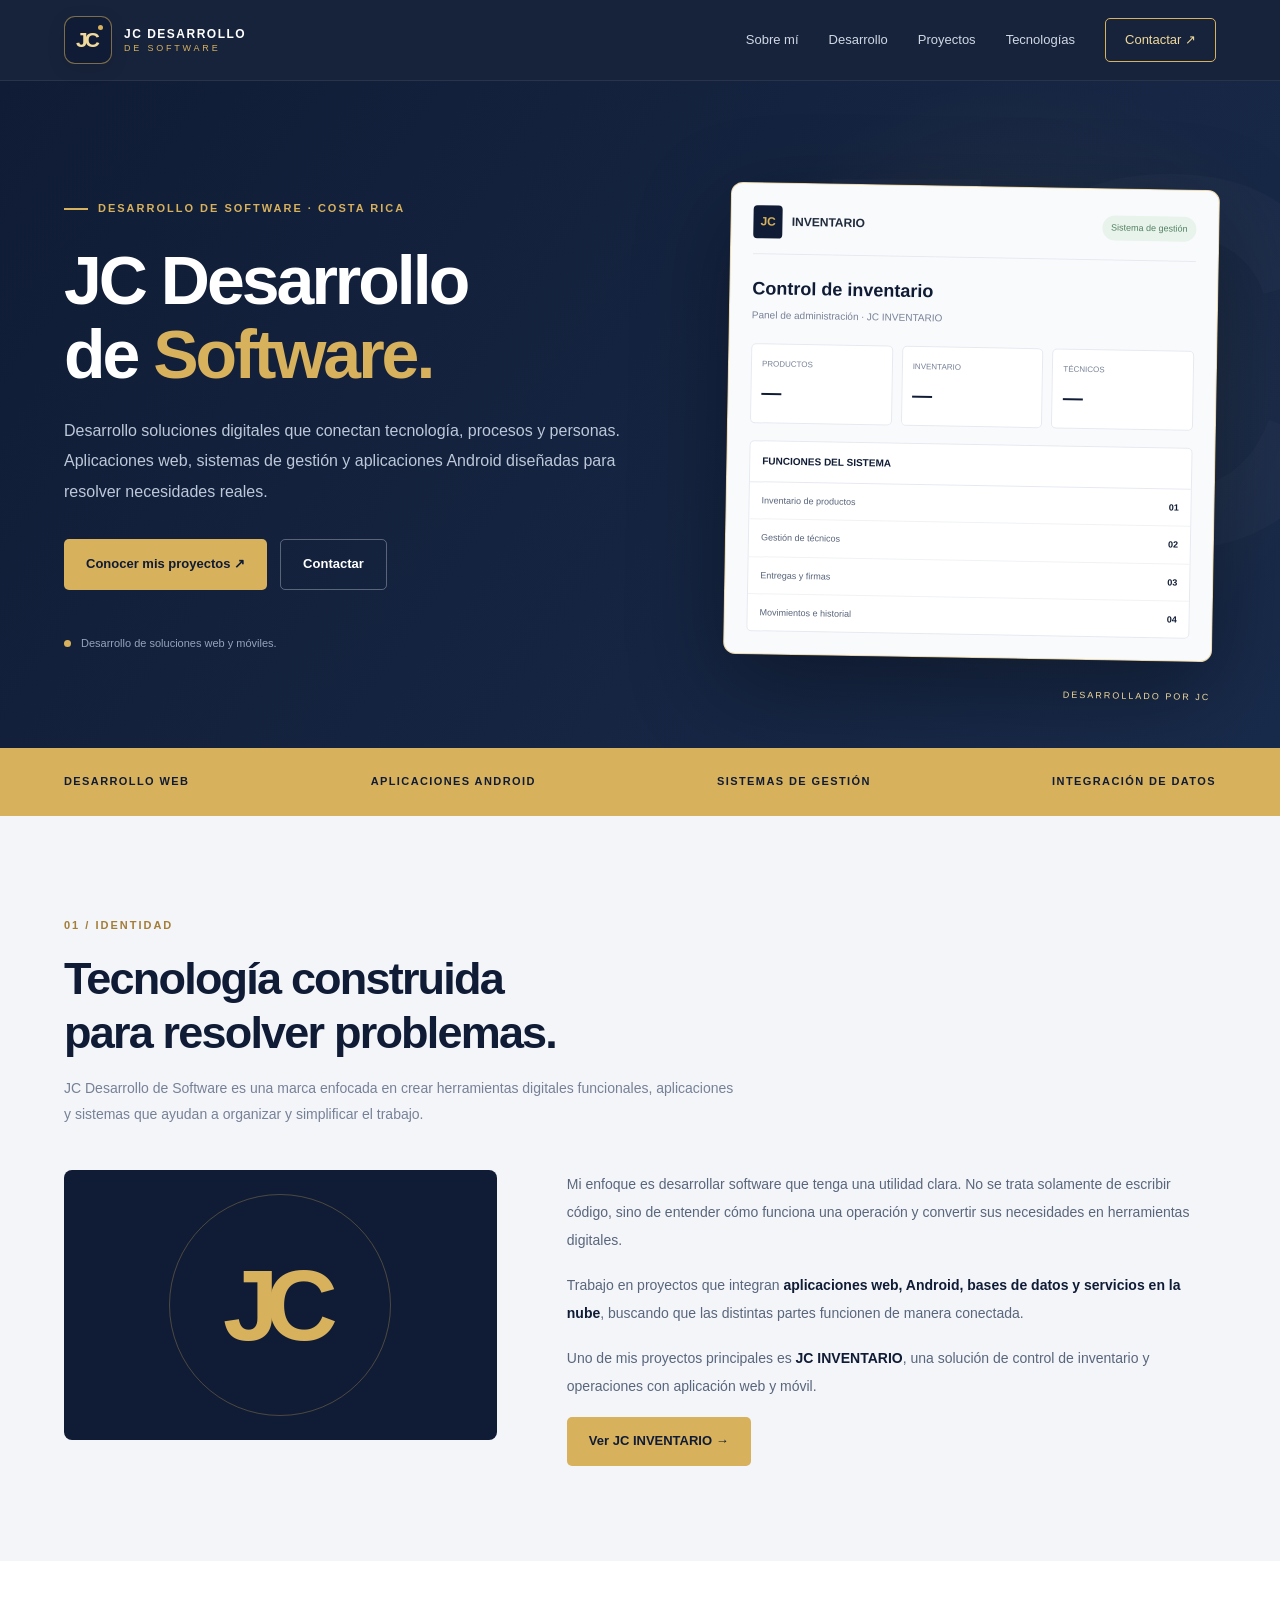
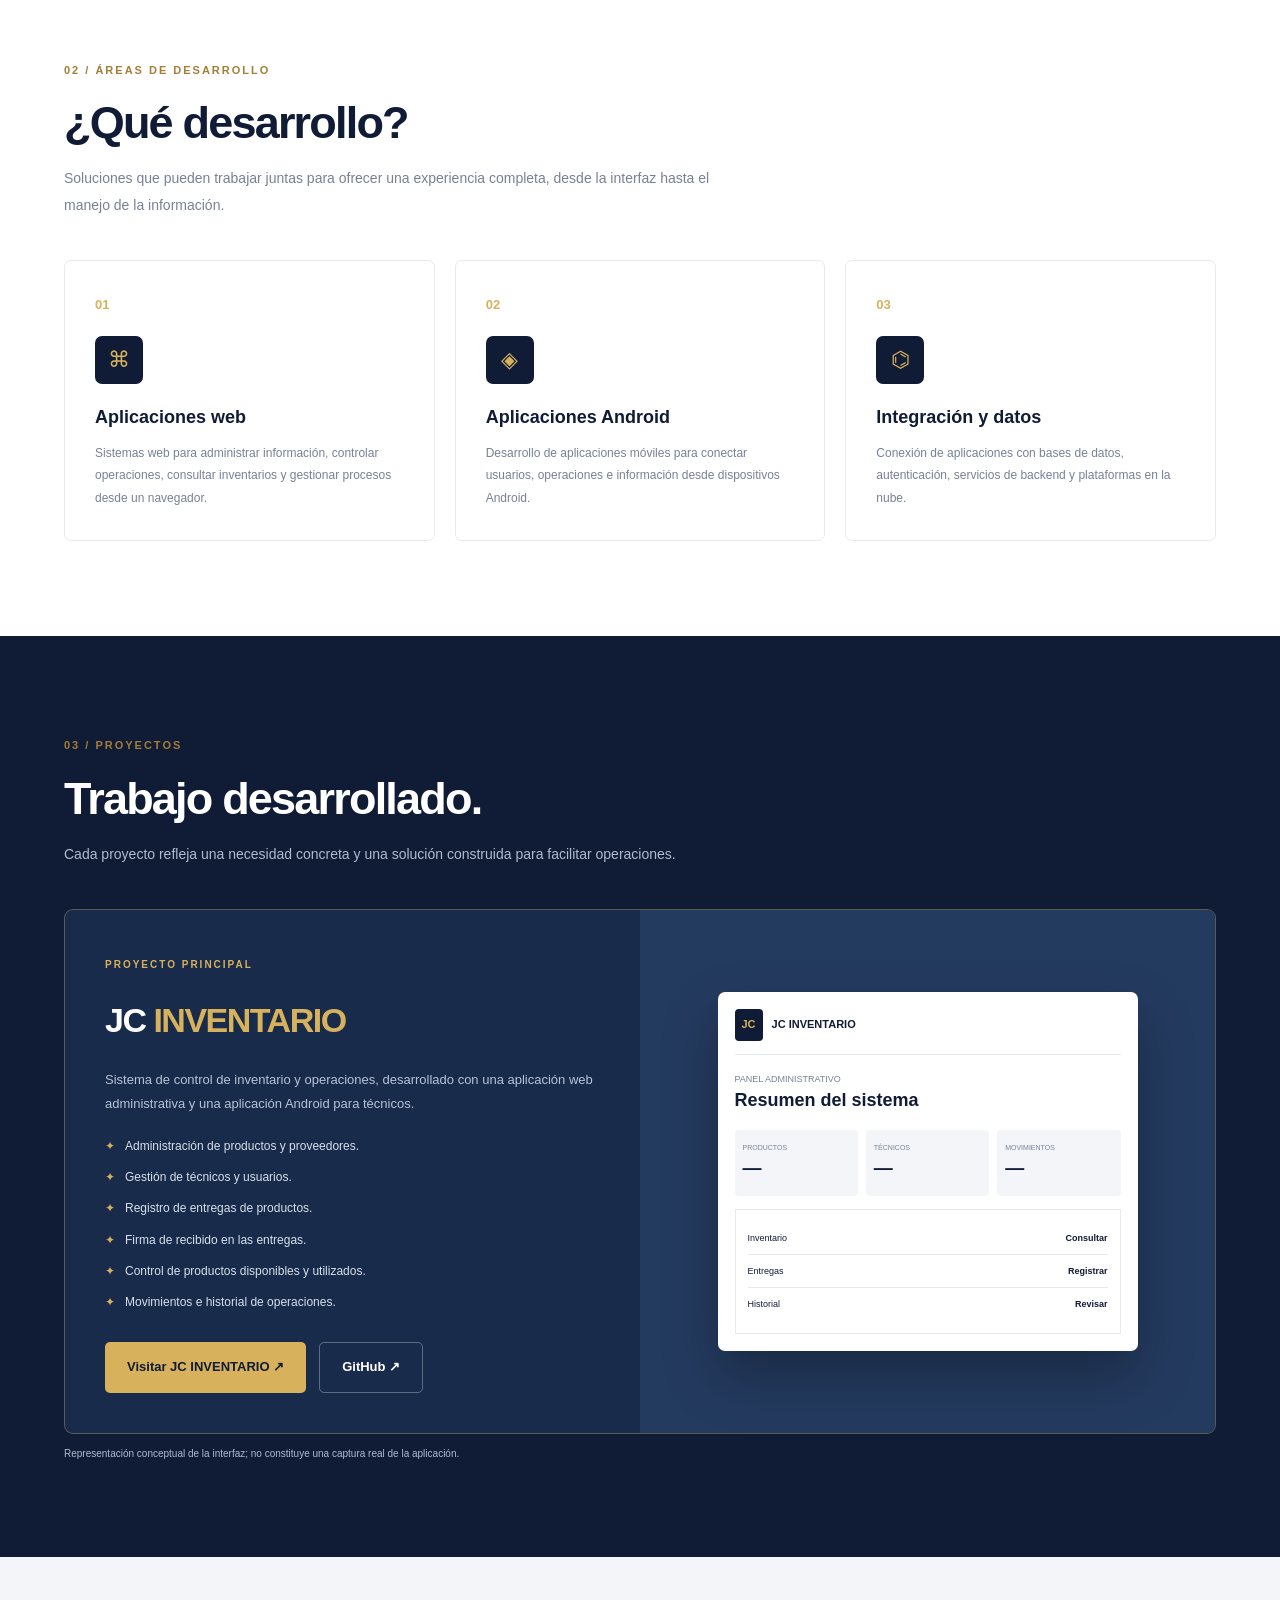
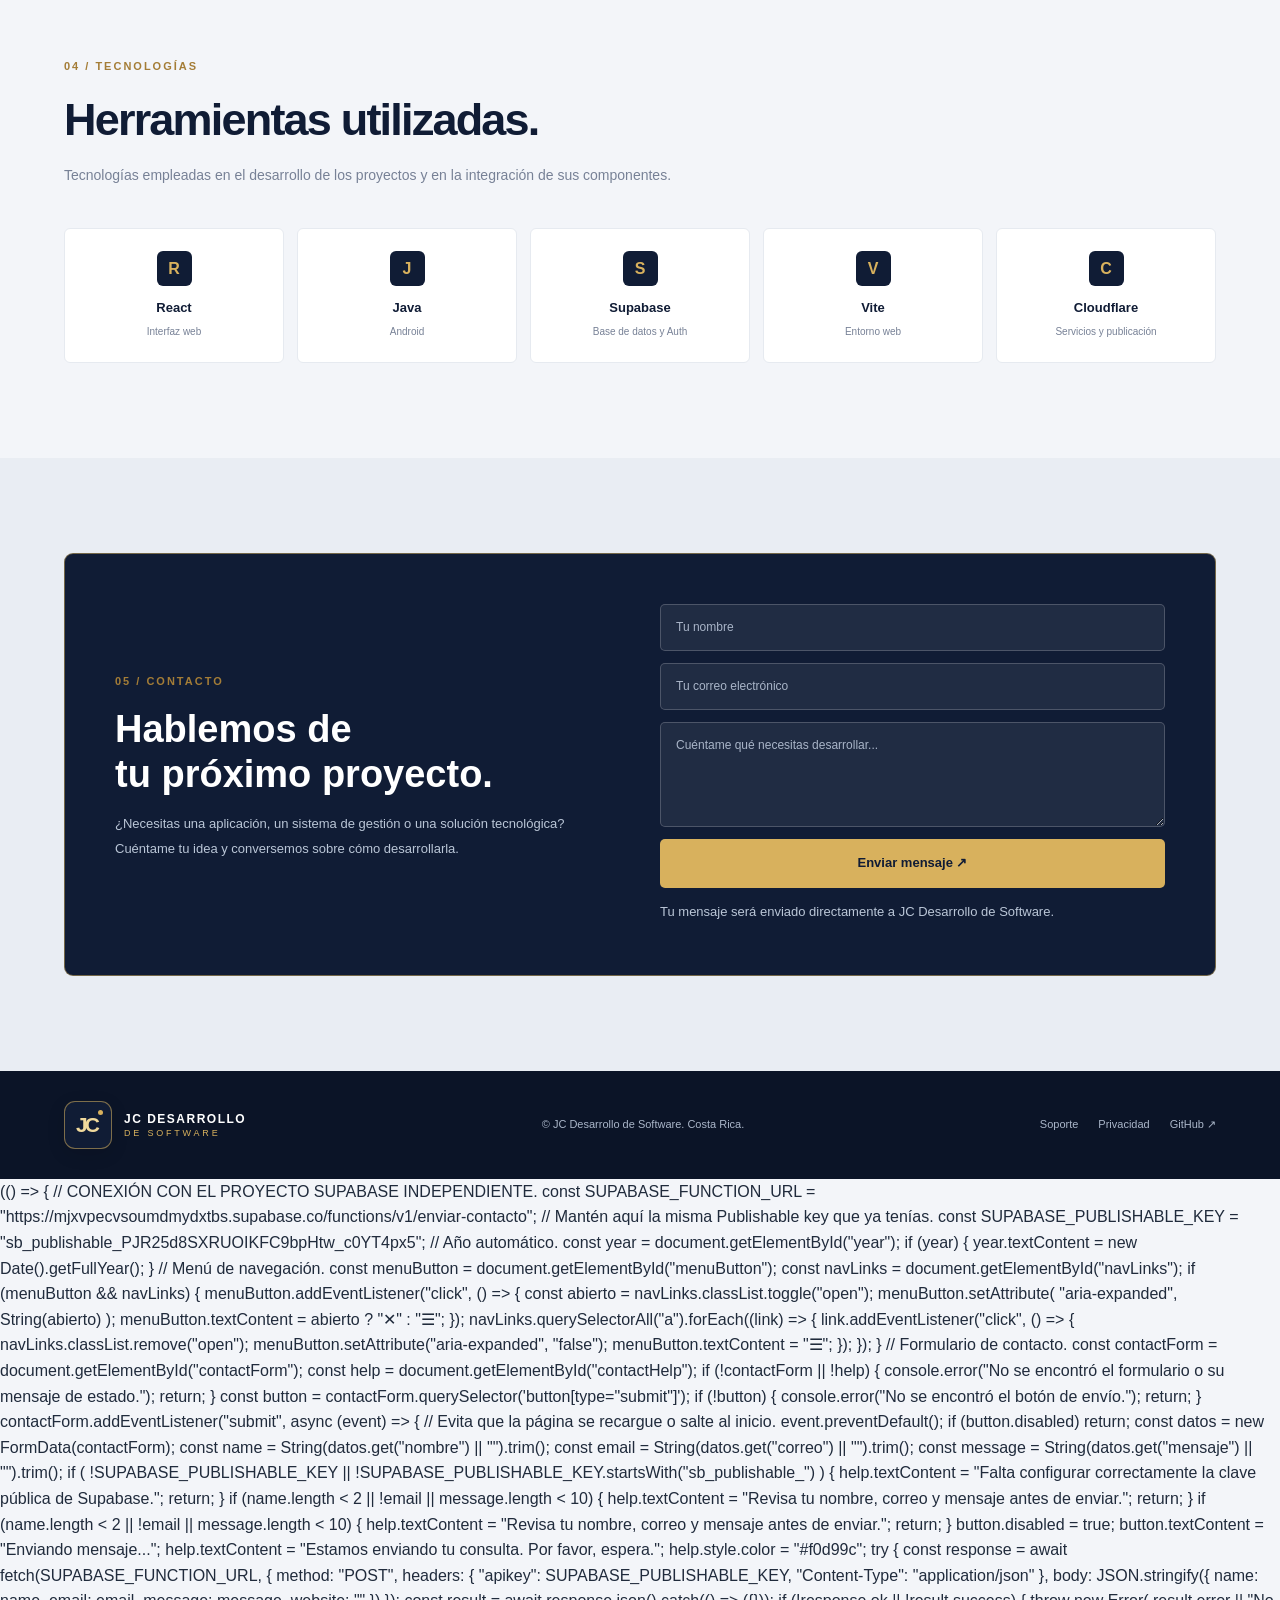
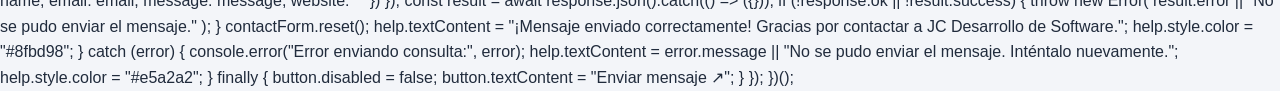
==== commit bdac28e9: "Update index.html" ====
--- a/JC-DESARROLLO-SOFTWARE/index.html
+++ b/JC-DESARROLLO-SOFTWARE/index.html
@@ -1603,20 +1603,20 @@
     const message = String(datos.get("mensaje") || "").trim();
 
 
-  if (
+ if (
   !SUPABASE_PUBLISHABLE_KEY ||
-  !SUPABASE_PUBLISHABLE_KEY.startsWith("sb_publishable_PJR25d8SXRUOIKFC9bpHtw_c0YT4px5")
+  !SUPABASE_PUBLISHABLE_KEY.startsWith("sb_publishable_")
 ) {
   help.textContent =
     "Falta configurar correctamente la clave pública de Supabase.";
-
   return;
 }
-      help.textContent =
-        "Falta configurar la clave pública de Supabase.";
-
-      return;
-    }
+
+if (name.length < 2 || !email || message.length < 10) {
+  help.textContent =
+    "Revisa tu nombre, correo y mensaje antes de enviar.";
+  return;
+}
 
     if (name.length < 2 || !email || message.length < 10) {
       help.textContent =
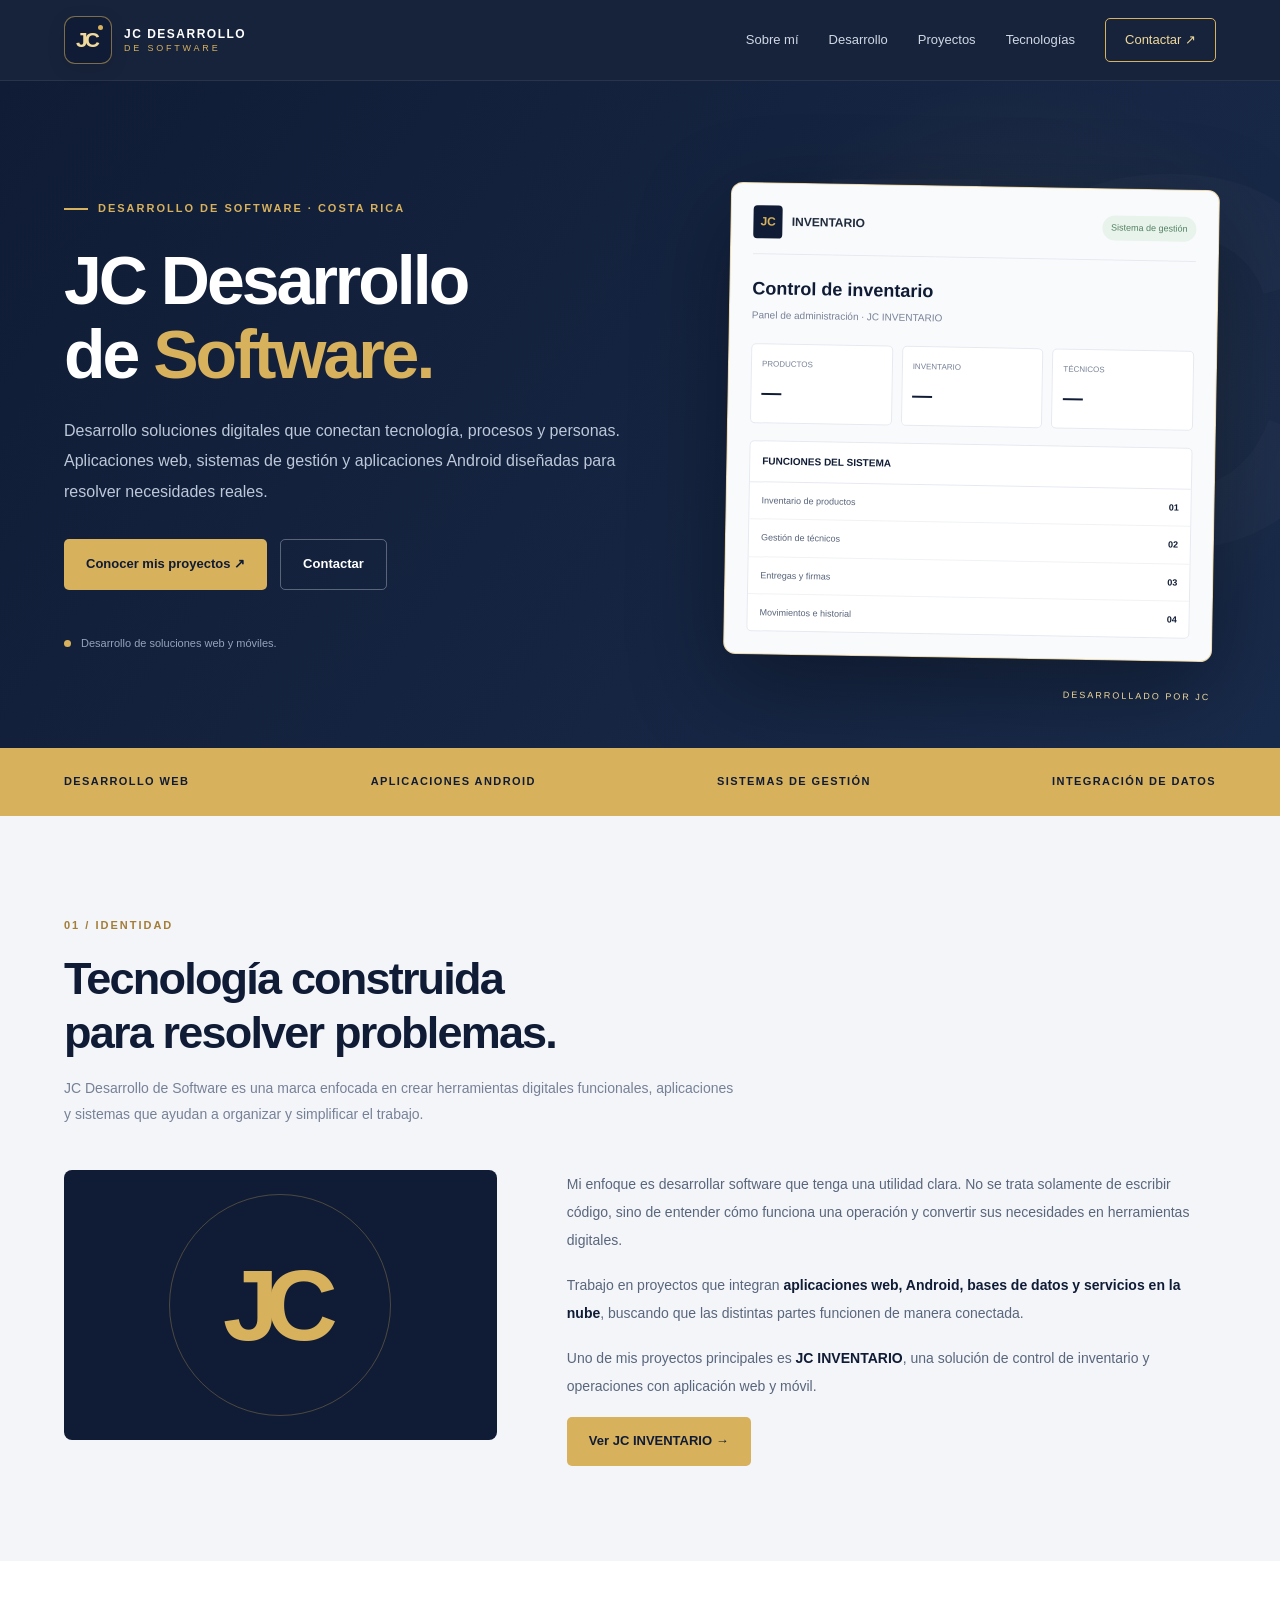
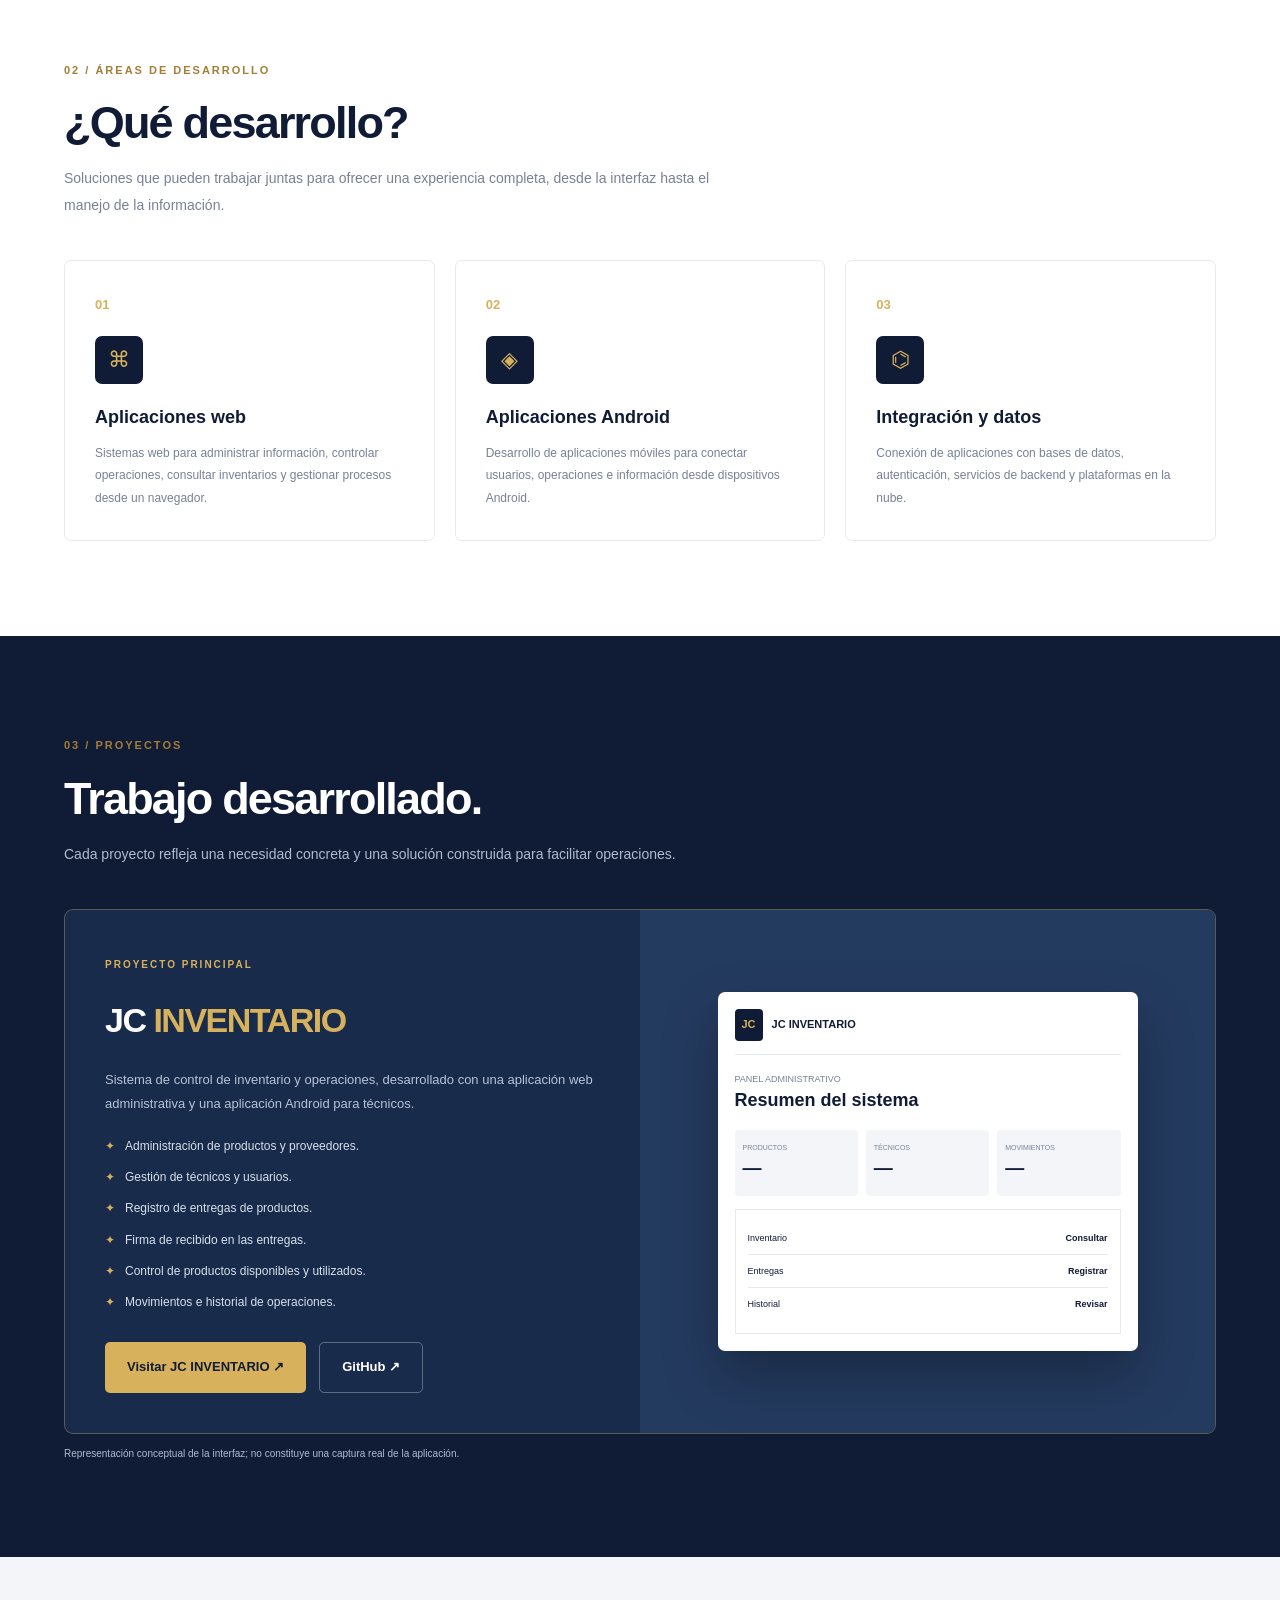
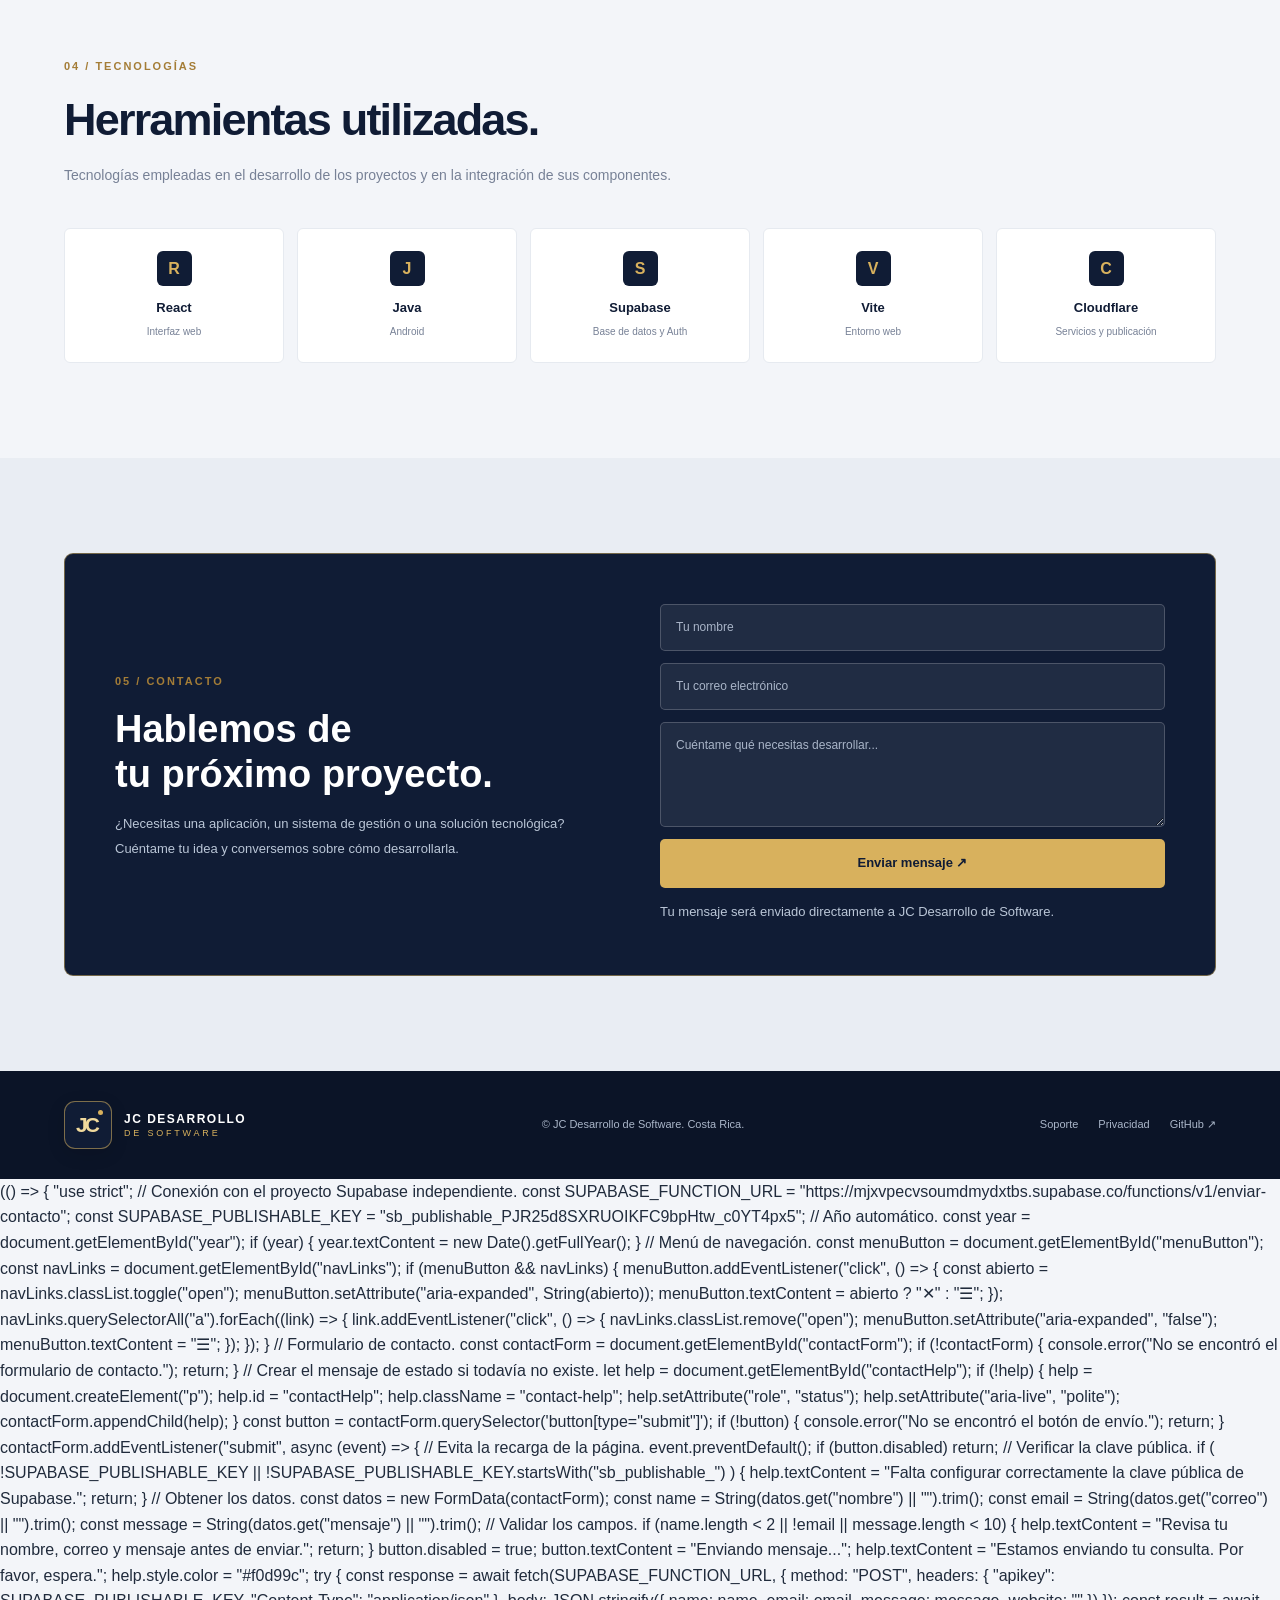
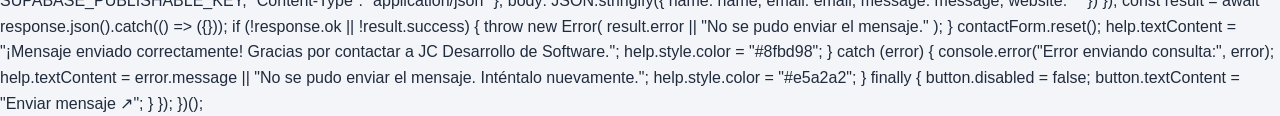
==== commit 672fd3e5: "Update index.html" ====
--- a/JC-DESARROLLO-SOFTWARE/index.html
+++ b/JC-DESARROLLO-SOFTWARE/index.html
@@ -1531,14 +1531,13 @@
 
   </div>
 </footer>
-
-
 (() => {
-  // CONEXIÓN CON EL PROYECTO SUPABASE INDEPENDIENTE.
+  "use strict";
+
+  // Conexión con el proyecto Supabase independiente.
   const SUPABASE_FUNCTION_URL =
     "https://mjxvpecvsoumdmydxtbs.supabase.co/functions/v1/enviar-contacto";
 
-  // Mantén aquí la misma Publishable key que ya tenías.
   const SUPABASE_PUBLISHABLE_KEY =
     "sb_publishable_PJR25d8SXRUOIKFC9bpHtw_c0YT4px5";
 
@@ -1557,11 +1556,7 @@
     menuButton.addEventListener("click", () => {
       const abierto = navLinks.classList.toggle("open");
 
-      menuButton.setAttribute(
-        "aria-expanded",
-        String(abierto)
-      );
-
+      menuButton.setAttribute("aria-expanded", String(abierto));
       menuButton.textContent = abierto ? "✕" : "☰";
     });
 
@@ -1576,11 +1571,22 @@
 
   // Formulario de contacto.
   const contactForm = document.getElementById("contactForm");
-  const help = document.getElementById("contactHelp");
-
-  if (!contactForm || !help) {
-    console.error("No se encontró el formulario o su mensaje de estado.");
+
+  if (!contactForm) {
+    console.error("No se encontró el formulario de contacto.");
     return;
+  }
+
+  // Crear el mensaje de estado si todavía no existe.
+  let help = document.getElementById("contactHelp");
+
+  if (!help) {
+    help = document.createElement("p");
+    help.id = "contactHelp";
+    help.className = "contact-help";
+    help.setAttribute("role", "status");
+    help.setAttribute("aria-live", "polite");
+    contactForm.appendChild(help);
   }
 
   const button = contactForm.querySelector('button[type="submit"]');
@@ -1591,37 +1597,32 @@
   }
 
   contactForm.addEventListener("submit", async (event) => {
-    // Evita que la página se recargue o salte al inicio.
+    // Evita la recarga de la página.
     event.preventDefault();
 
     if (button.disabled) return;
 
+    // Verificar la clave pública.
+    if (
+      !SUPABASE_PUBLISHABLE_KEY ||
+      !SUPABASE_PUBLISHABLE_KEY.startsWith("sb_publishable_")
+    ) {
+      help.textContent =
+        "Falta configurar correctamente la clave pública de Supabase.";
+      return;
+    }
+
+    // Obtener los datos.
     const datos = new FormData(contactForm);
 
     const name = String(datos.get("nombre") || "").trim();
     const email = String(datos.get("correo") || "").trim();
     const message = String(datos.get("mensaje") || "").trim();
 
-
- if (
-  !SUPABASE_PUBLISHABLE_KEY ||
-  !SUPABASE_PUBLISHABLE_KEY.startsWith("sb_publishable_")
-) {
-  help.textContent =
-    "Falta configurar correctamente la clave pública de Supabase.";
-  return;
-}
-
-if (name.length < 2 || !email || message.length < 10) {
-  help.textContent =
-    "Revisa tu nombre, correo y mensaje antes de enviar.";
-  return;
-}
-
+    // Validar los campos.
     if (name.length < 2 || !email || message.length < 10) {
       help.textContent =
         "Revisa tu nombre, correo y mensaje antes de enviar.";
-
       return;
     }
 
@@ -1636,12 +1637,10 @@
     try {
       const response = await fetch(SUPABASE_FUNCTION_URL, {
         method: "POST",
-
         headers: {
           "apikey": SUPABASE_PUBLISHABLE_KEY,
           "Content-Type": "application/json"
         },
-
         body: JSON.stringify({
           name: name,
           email: email,
@@ -1681,3 +1680,4 @@
   });
 
 })();
+
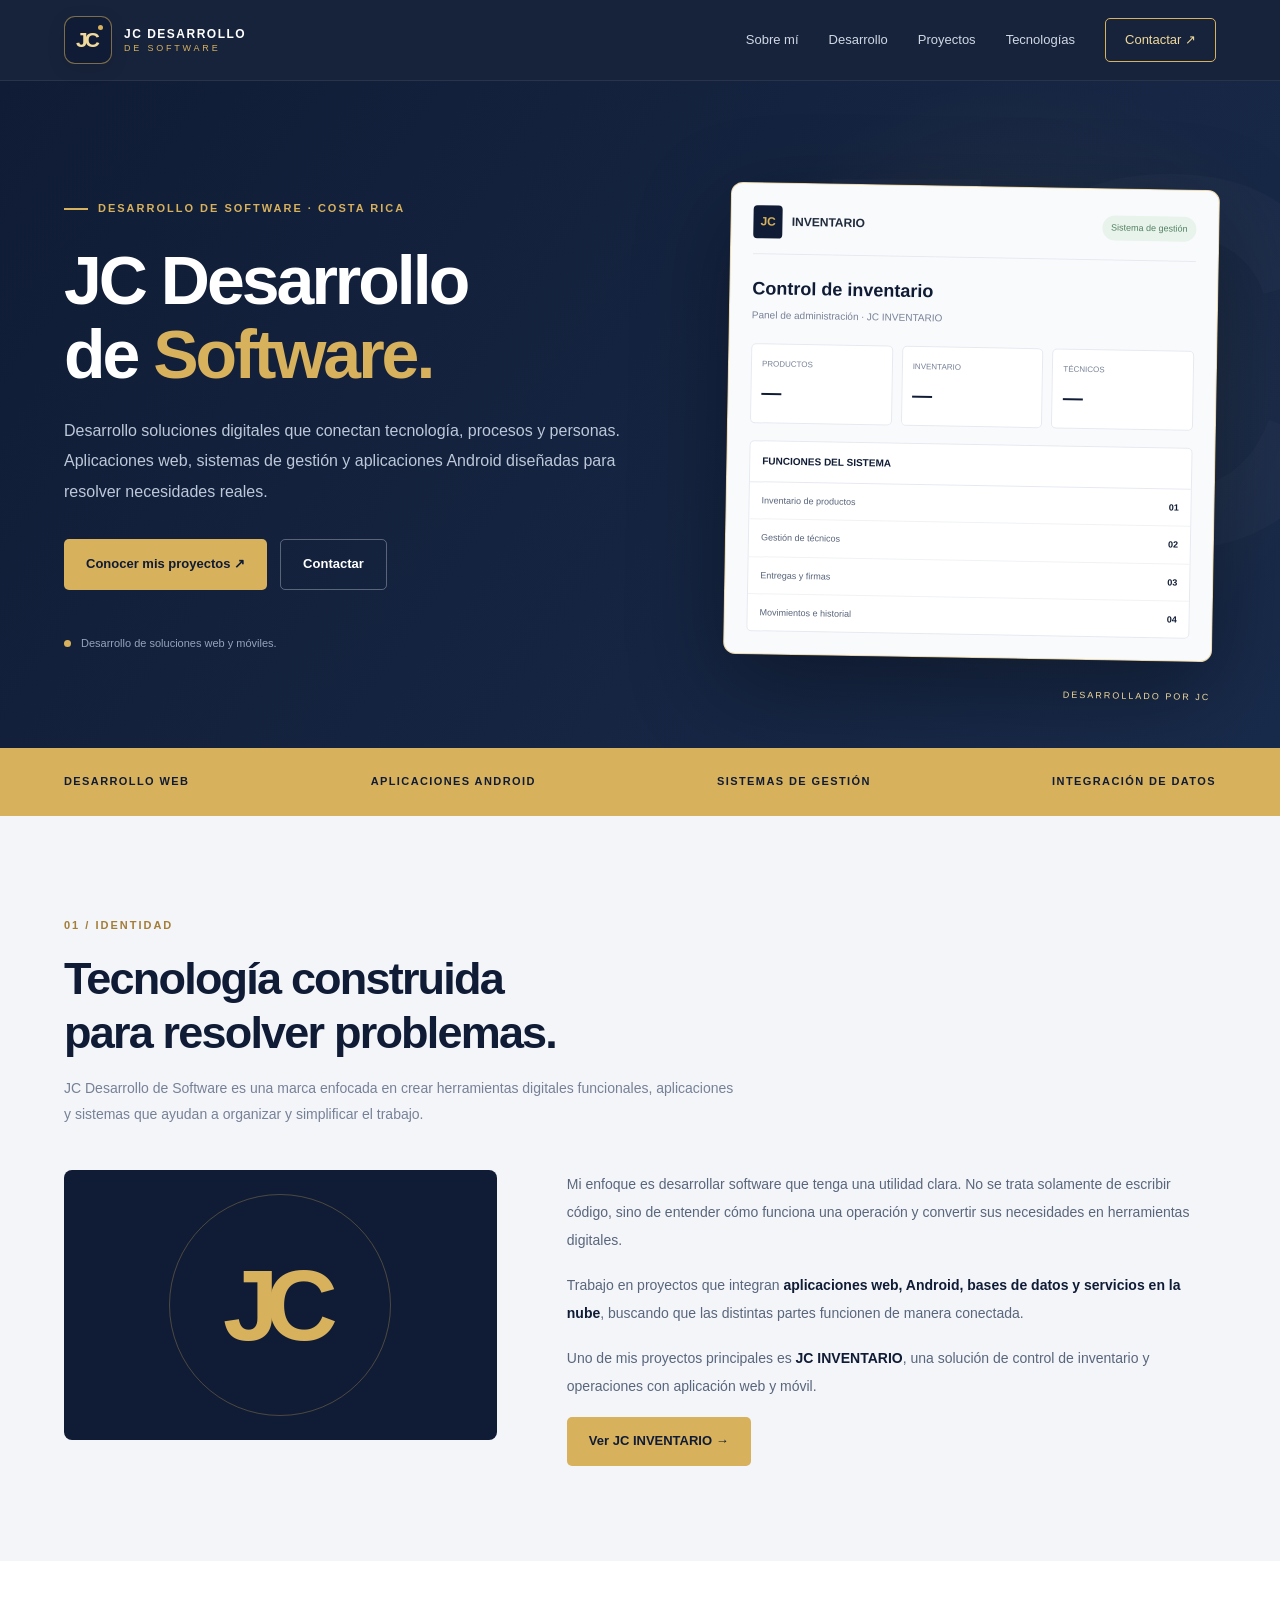
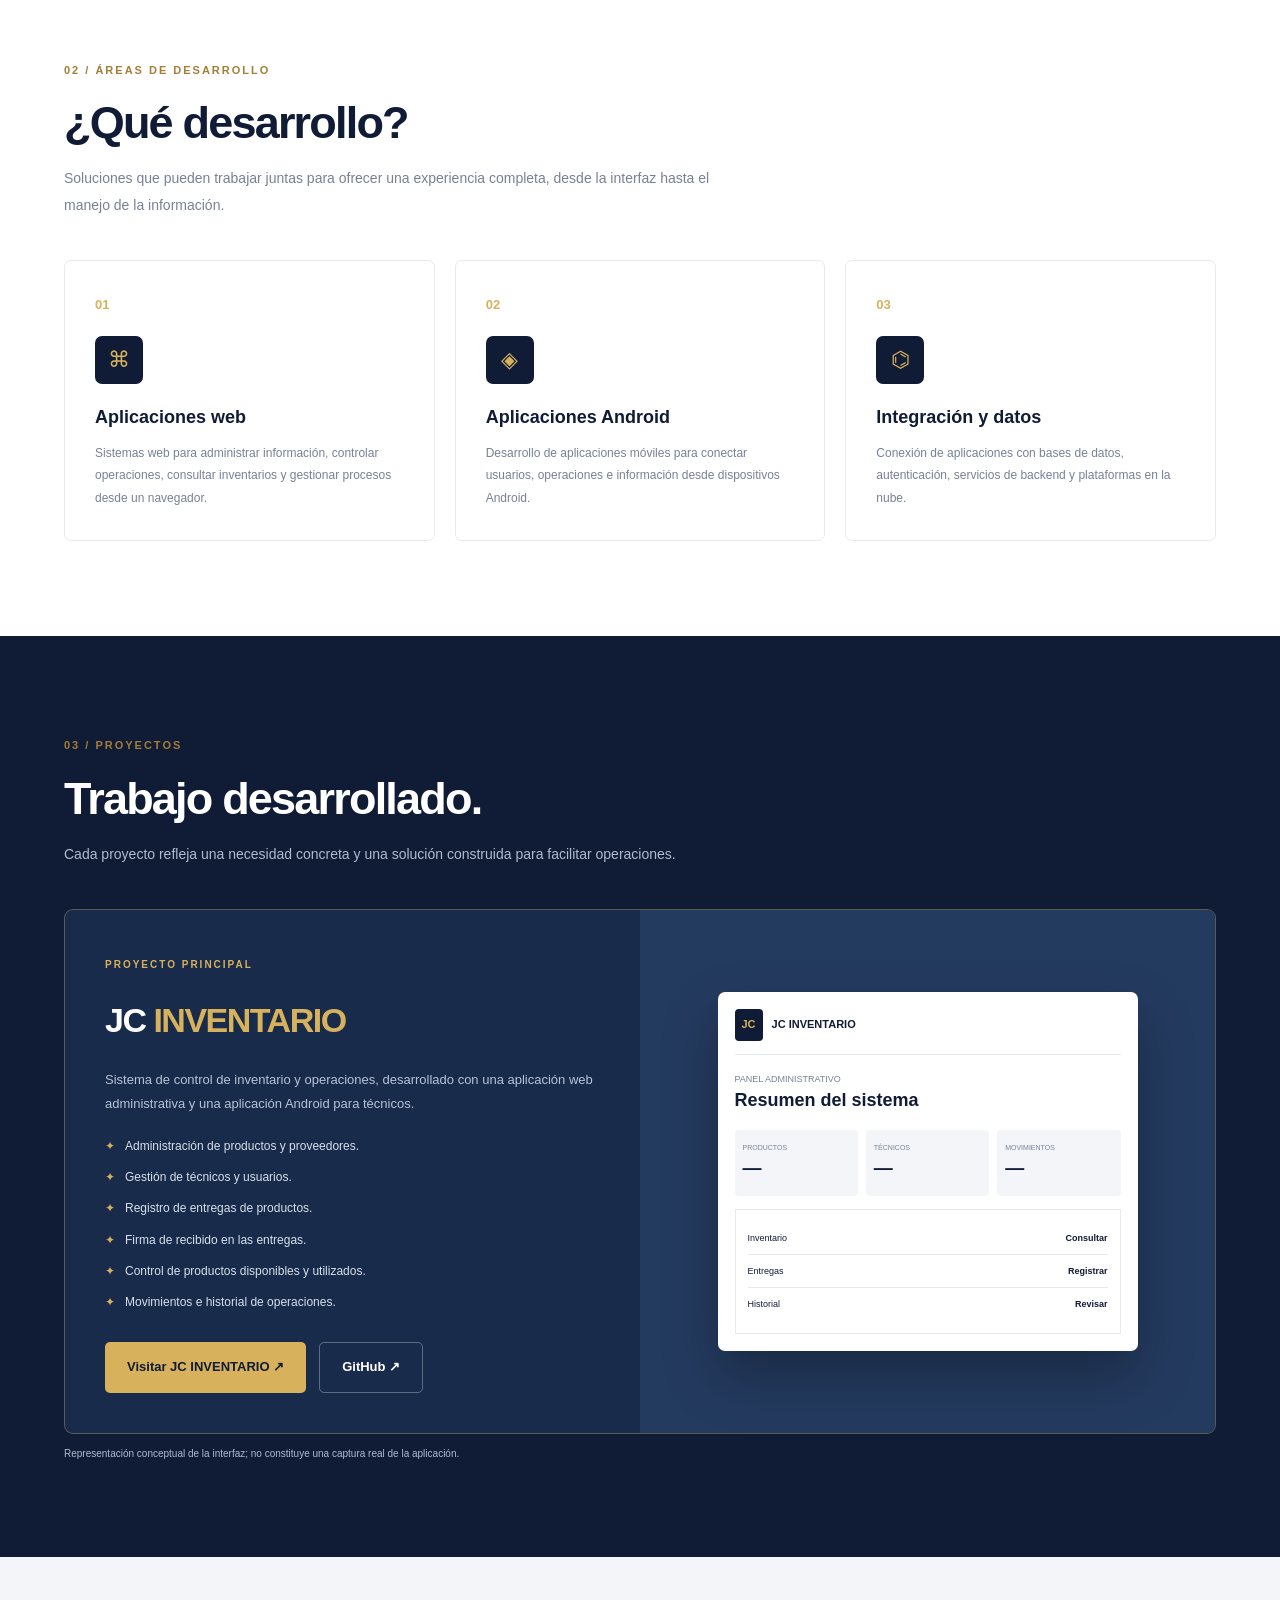
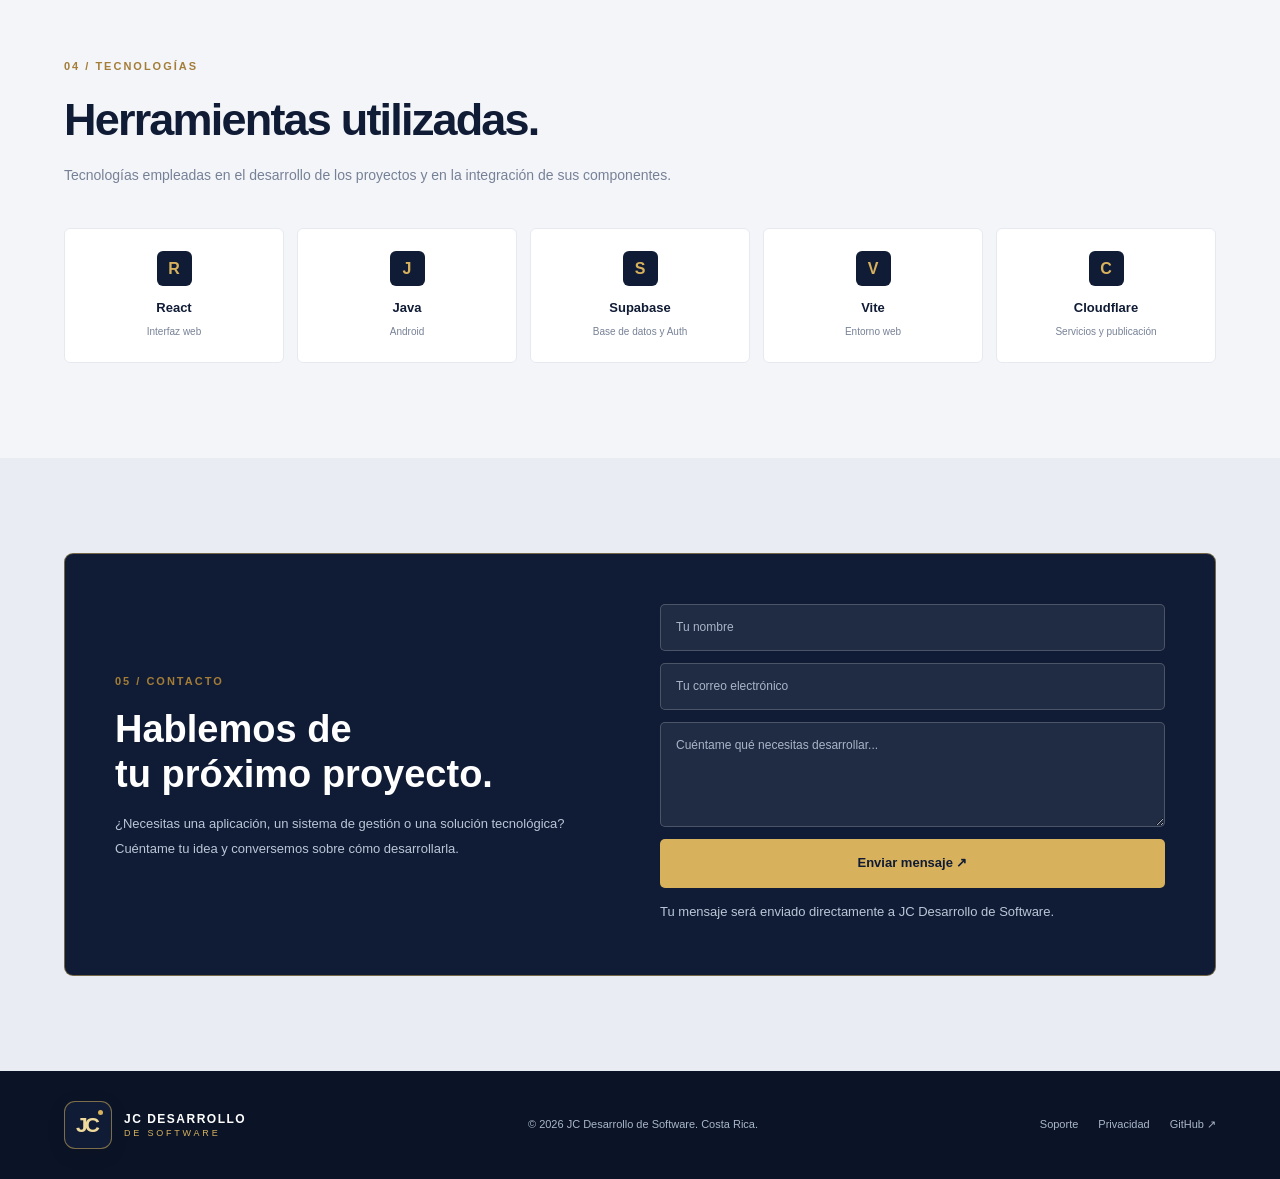
==== commit f0b664b6: "Update index.html" ====
--- a/JC-DESARROLLO-SOFTWARE/index.html
+++ b/JC-DESARROLLO-SOFTWARE/index.html
@@ -1531,6 +1531,7 @@
 
   </div>
 </footer>
+  <script>
 (() => {
   "use strict";
 
@@ -1680,4 +1681,7 @@
   });
 
 })();
-
+</script>
+
+</body>
+</html>
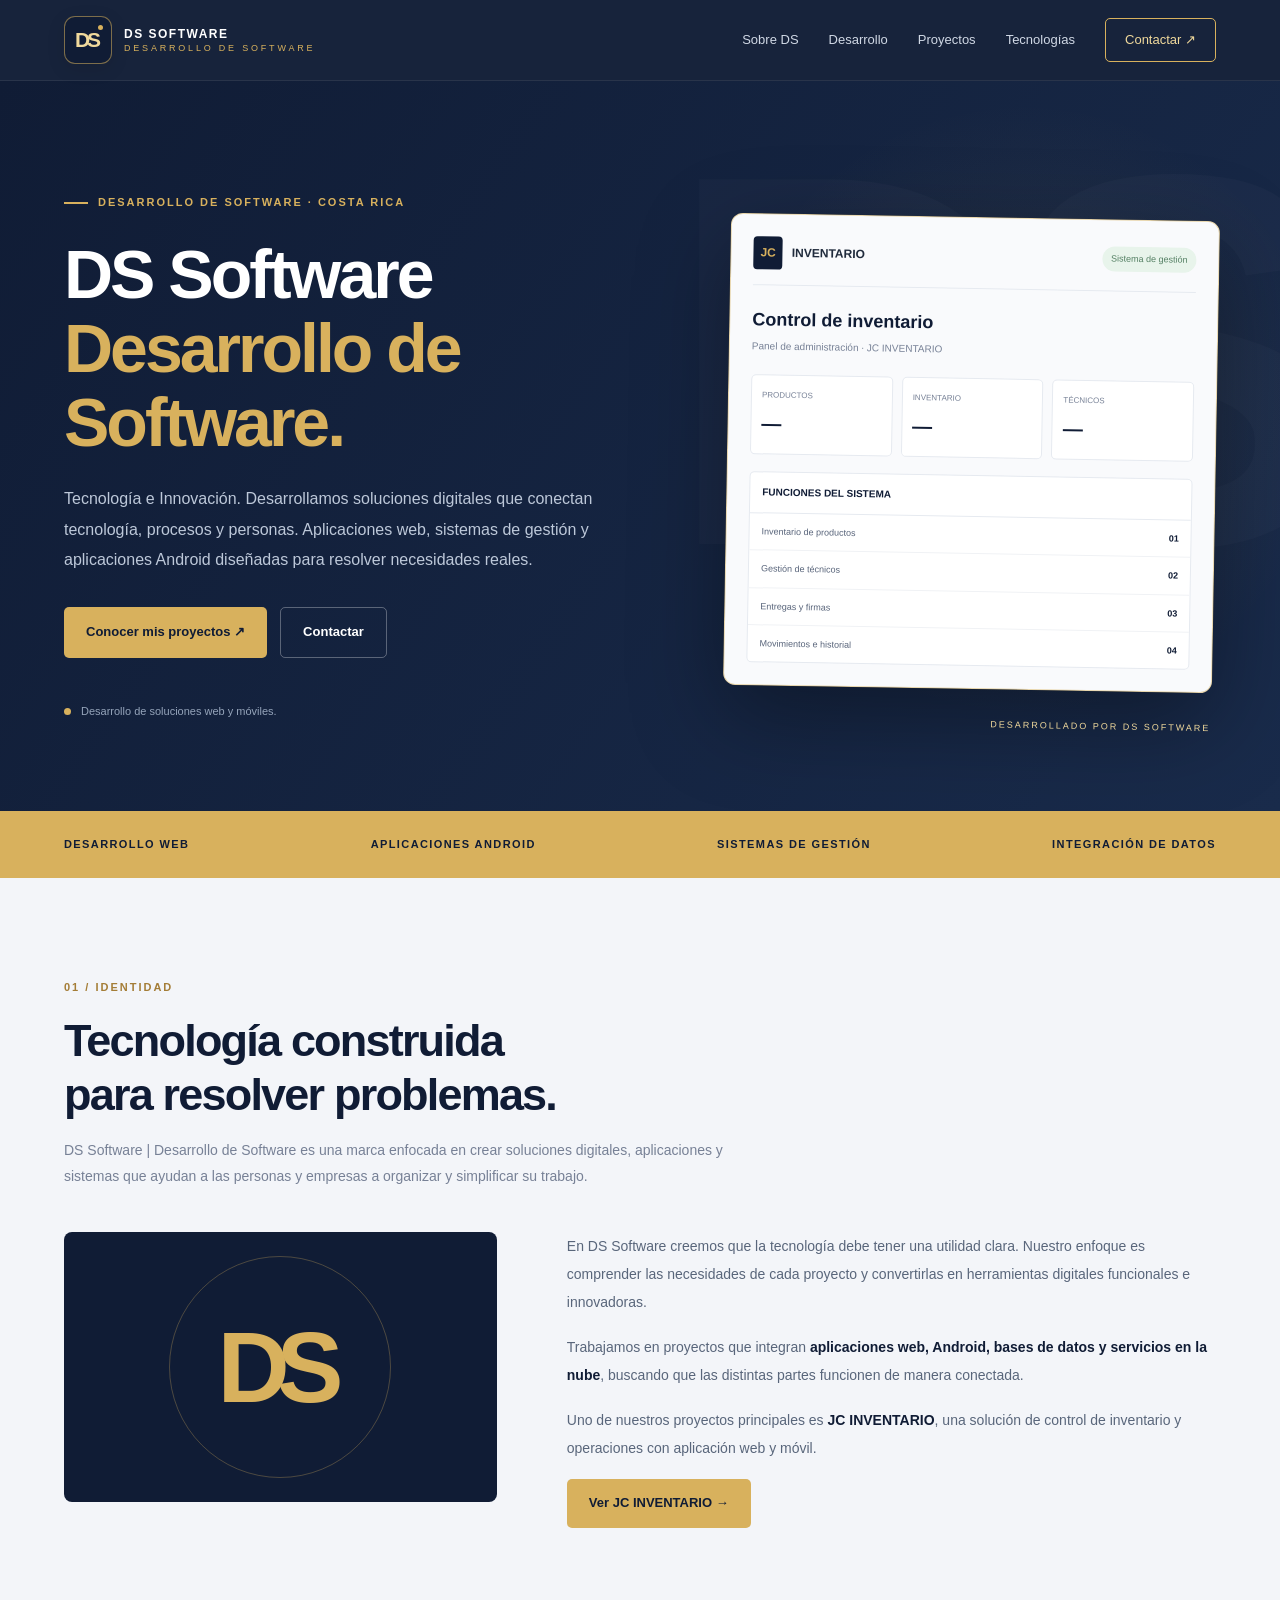
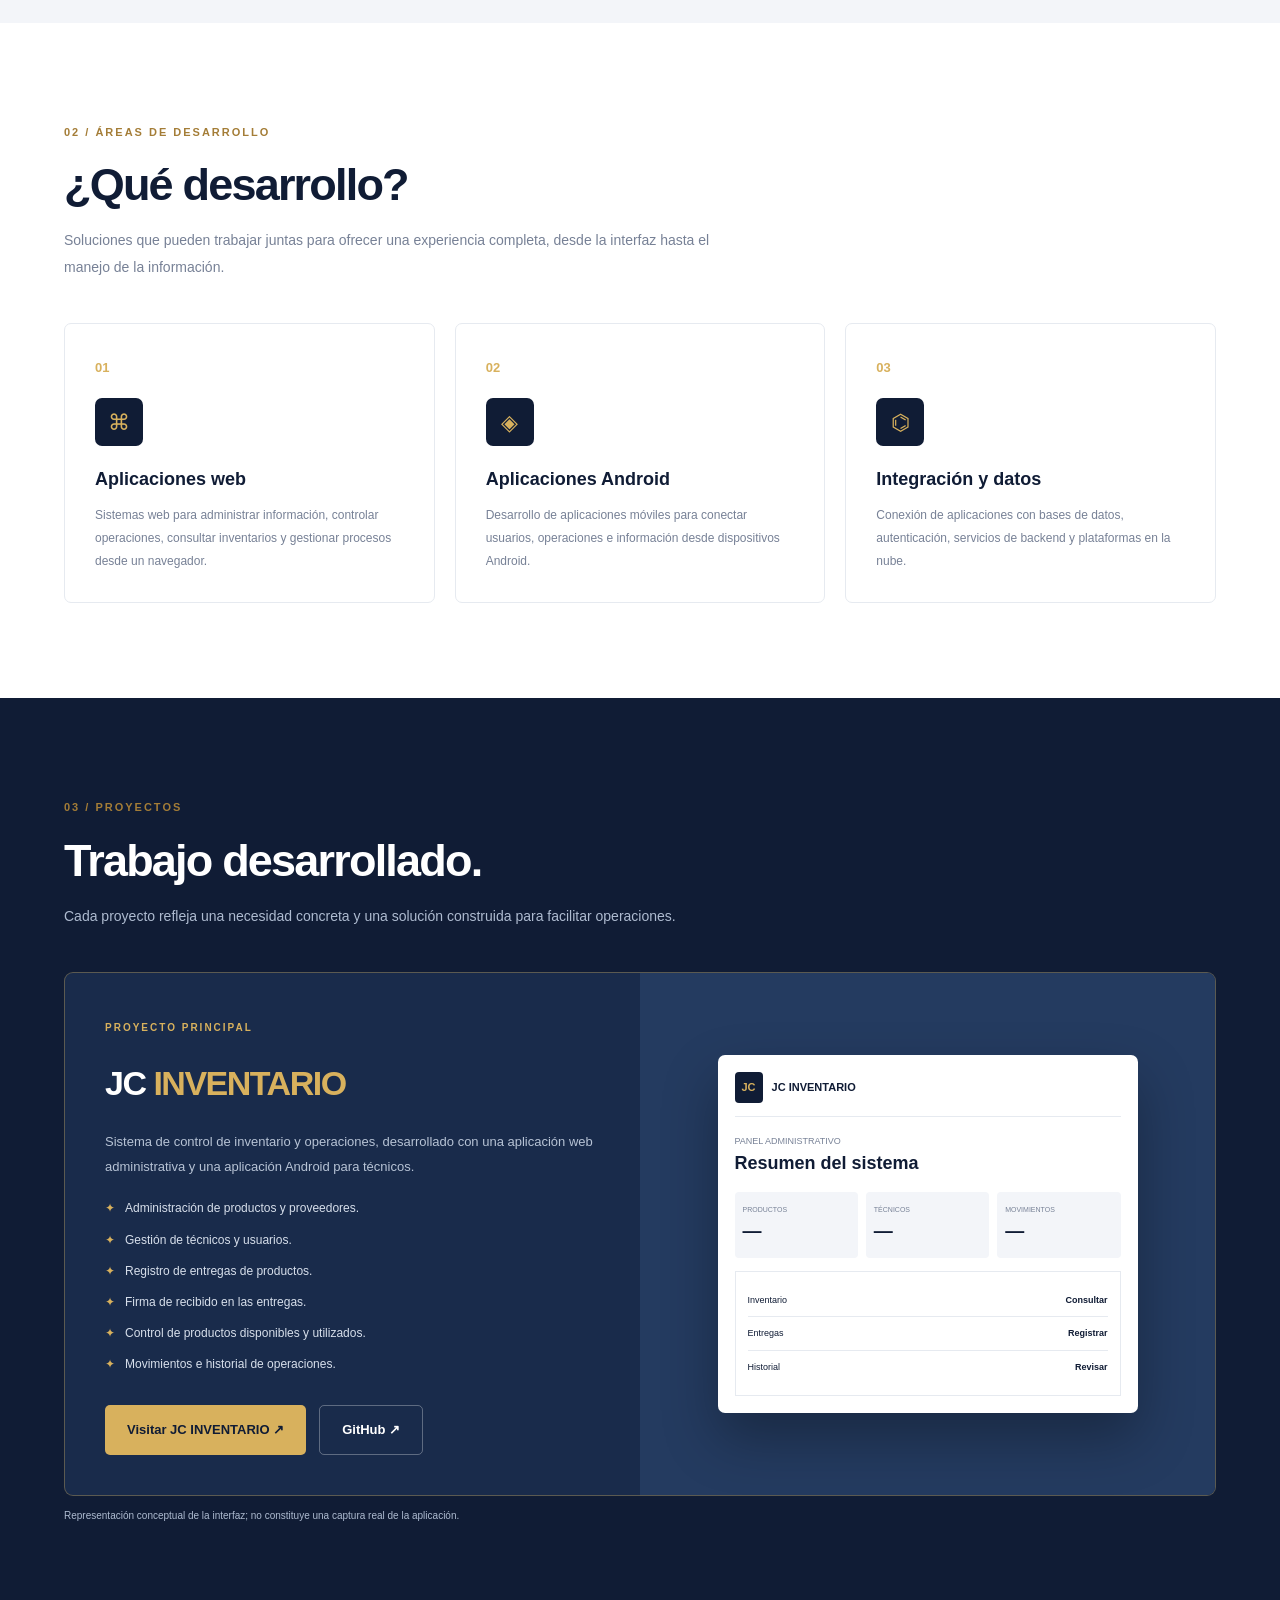
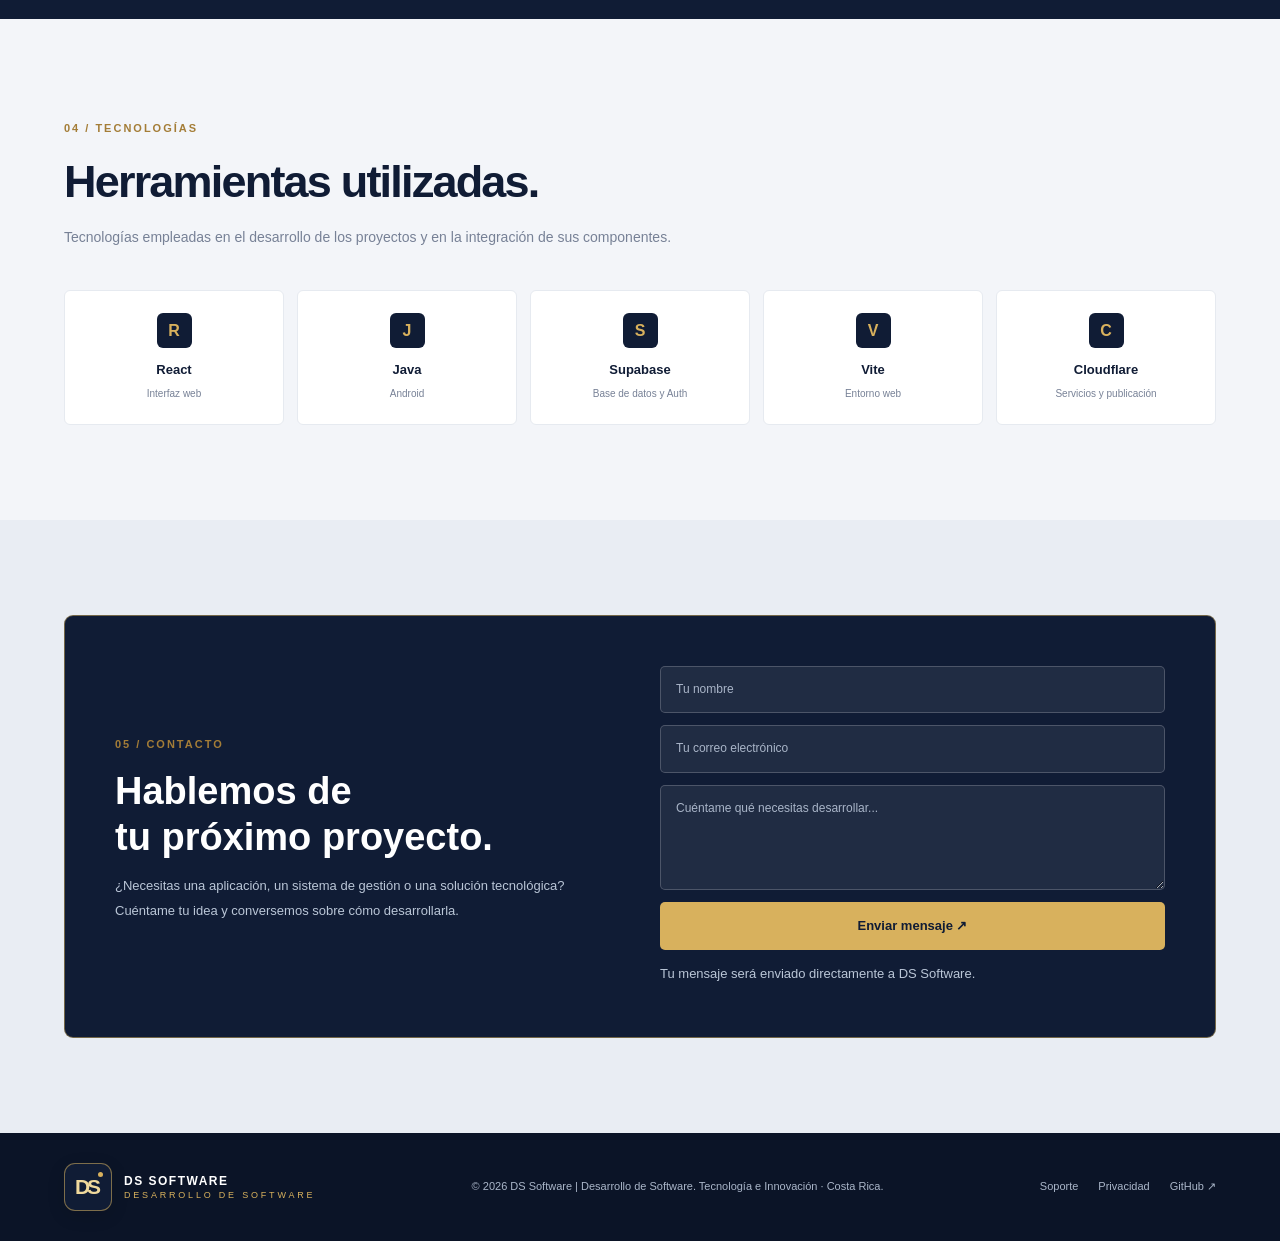
==== commit 071cf2c7: "Update index.html" ====
--- a/JC-DESARROLLO-SOFTWARE/index.html
+++ b/JC-DESARROLLO-SOFTWARE/index.html
@@ -6,9 +6,9 @@
   <meta name="viewport" content="width=device-width, initial-scale=1.0">
   <meta name="theme-color" content="#101c35">
 
-  <title>JC Desarrollo de Software | Desarrollo Web y Android</title>
-
-  <meta name="description" content="JC Desarrollo de Software. Desarrollo de aplicaciones web, Android y sistemas de gestión. Conoce JC INVENTARIO y nuestros proyectos.">
+  <title>DS Software | Desarrollo de Software | Tecnología e Innovación</title>
+
+  <meta name="description" content="DS Software | Desarrollo de Software. Tecnología e Innovación. Desarrollo de aplicaciones web, Android y sistemas de gestión.">
 
   <style>
     :root {
@@ -56,7 +56,7 @@
       margin: auto;
     }
 
-    /* LOGOTIPO JC */
+    /* LOGOTIPO DS SOFTWARE */
 
     .logo {
       display: inline-flex;
@@ -176,7 +176,7 @@
     }
 
     .hero::before {
-      content: "JC";
+      content: "DS";
       position: absolute;
       right: -20px;
       top: -145px;
@@ -650,7 +650,7 @@
     }
 
     .project-visual::before {
-      content: "JC";
+      content: "DS";
       position: absolute;
       color: rgba(255,255,255,.04);
       font-size: 240px;
@@ -1002,11 +1002,11 @@
   <div class="container nav">
 
     <a href="#inicio" class="logo">
-      <span class="logo-icon"><span>JC</span></span>
+      <span class="logo-icon"><span>DS</span></span>
 
       <span class="logo-name">
-        JC DESARROLLO
-        <small>DE SOFTWARE</small>
+        DS SOFTWARE
+        <small>DESARROLLO DE SOFTWARE</small>
       </span>
     </a>
 
@@ -1015,7 +1015,7 @@
     </button>
 
     <nav class="nav-links" id="navLinks">
-      <a href="#sobre-mi">Sobre mí</a>
+      <a href="#sobre-mi">Sobre DS</a>
       <a href="#servicios">Desarrollo</a>
       <a href="#proyectos">Proyectos</a>
       <a href="#tecnologias">Tecnologías</a>
@@ -1038,15 +1038,15 @@
         </div>
 
         <h1>
-          JC Desarrollo<br>
-          de <span>Software.</span>
+          DS Software<br>
+          <span>Desarrollo de Software.</span>
         </h1>
 
         <p class="hero-description">
-          Desarrollo soluciones digitales que conectan tecnología,
-          procesos y personas. Aplicaciones web, sistemas de gestión
-          y aplicaciones Android diseñadas para resolver necesidades
-          reales.
+          Tecnología e Innovación. Desarrollamos soluciones digitales
+          que conectan tecnología, procesos y personas. Aplicaciones web,
+          sistemas de gestión y aplicaciones Android diseñadas para
+          resolver necesidades reales.
         </p>
 
         <div class="buttons">
@@ -1130,7 +1130,7 @@
         </div>
 
         <div class="system-caption">
-          DESARROLLADO POR JC
+          DESARROLLADO POR DS SOFTWARE
         </div>
 
       </div>
@@ -1147,7 +1147,7 @@
     </div>
   </div>
 
-  <!-- SOBRE JC -->
+  <!-- SOBRE DS SOFTWARE -->
 
   <section class="content-section" id="sobre-mi">
     <div class="container">
@@ -1160,35 +1160,36 @@
       </h2>
 
       <p class="section-intro">
-        JC Desarrollo de Software es una marca enfocada en crear
-        herramientas digitales funcionales, aplicaciones y sistemas
-        que ayudan a organizar y simplificar el trabajo.
+        DS Software | Desarrollo de Software es una marca enfocada
+        en crear soluciones digitales, aplicaciones y sistemas
+        que ayudan a las personas y empresas a organizar y
+        simplificar su trabajo.
       </p>
 
       <div class="about-grid">
 
         <div class="about-mark">
-          <strong>JC</strong>
+          <strong>DS</strong>
         </div>
 
         <div class="about-text">
 
           <p>
-            Mi enfoque es desarrollar software que tenga una utilidad
-            clara. No se trata solamente de escribir código, sino de
-            entender cómo funciona una operación y convertir sus
-            necesidades en herramientas digitales.
+            En DS Software creemos que la tecnología debe tener una
+            utilidad clara. Nuestro enfoque es comprender las necesidades
+            de cada proyecto y convertirlas en herramientas digitales
+            funcionales e innovadoras.
           </p>
 
           <p>
-            Trabajo en proyectos que integran
+            Trabajamos en proyectos que integran
             <strong>aplicaciones web, Android, bases de datos y
             servicios en la nube</strong>, buscando que las distintas
             partes funcionen de manera conectada.
           </p>
 
           <p>
-            Uno de mis proyectos principales es
+            Uno de nuestros proyectos principales es
             <strong>JC INVENTARIO</strong>, una solución de control
             de inventario y operaciones con aplicación web y móvil.
           </p>
@@ -1495,9 +1496,11 @@
           <button type="submit" class="button button-gold">
             Enviar mensaje ↗
           </button>
+
           <p class="contact-help" id="contactHelp" role="status" aria-live="polite">
-  Tu mensaje será enviado directamente a JC Desarrollo de Software.
-</p>
+            Tu mensaje será enviado directamente a DS Software.
+          </p>
+
         </form>
 
       </div>
@@ -1510,17 +1513,17 @@
   <div class="container footer-row">
 
     <a href="#inicio" class="logo">
-      <span class="logo-icon"><span>JC</span></span>
+      <span class="logo-icon"><span>DS</span></span>
 
       <span class="logo-name">
-        JC DESARROLLO
-        <small>DE SOFTWARE</small>
+        DS SOFTWARE
+        <small>DESARROLLO DE SOFTWARE</small>
       </span>
     </a>
 
     <p>
-      © <span id="year"></span> JC Desarrollo de Software.
-      Costa Rica.
+      © <span id="year"></span> DS Software | Desarrollo de Software.
+      Tecnología e Innovación · Costa Rica.
     </p>
 
     <div class="footer-links">
@@ -1531,7 +1534,8 @@
 
   </div>
 </footer>
-  <script>
+
+<script>
 (() => {
   "use strict";
 
@@ -1578,49 +1582,25 @@
     return;
   }
 
-  // Crear el mensaje de estado si todavía no existe.
-  let help = document.getElementById("contactHelp");
-
-  if (!help) {
-    help = document.createElement("p");
-    help.id = "contactHelp";
-    help.className = "contact-help";
-    help.setAttribute("role", "status");
-    help.setAttribute("aria-live", "polite");
-    contactForm.appendChild(help);
-  }
-
+  const help = document.getElementById("contactHelp");
   const button = contactForm.querySelector('button[type="submit"]');
 
-  if (!button) {
-    console.error("No se encontró el botón de envío.");
+  if (!help || !button) {
+    console.error("Falta el mensaje de estado o el botón del formulario.");
     return;
   }
 
   contactForm.addEventListener("submit", async (event) => {
-    // Evita la recarga de la página.
     event.preventDefault();
 
     if (button.disabled) return;
 
-    // Verificar la clave pública.
-    if (
-      !SUPABASE_PUBLISHABLE_KEY ||
-      !SUPABASE_PUBLISHABLE_KEY.startsWith("sb_publishable_")
-    ) {
-      help.textContent =
-        "Falta configurar correctamente la clave pública de Supabase.";
-      return;
-    }
-
-    // Obtener los datos.
     const datos = new FormData(contactForm);
 
     const name = String(datos.get("nombre") || "").trim();
     const email = String(datos.get("correo") || "").trim();
     const message = String(datos.get("mensaje") || "").trim();
 
-    // Validar los campos.
     if (name.length < 2 || !email || message.length < 10) {
       help.textContent =
         "Revisa tu nombre, correo y mensaje antes de enviar.";
@@ -1632,7 +1612,6 @@
 
     help.textContent =
       "Estamos enviando tu consulta. Por favor, espera.";
-
     help.style.color = "#f0d99c";
 
     try {
@@ -1661,7 +1640,7 @@
       contactForm.reset();
 
       help.textContent =
-        "¡Mensaje enviado correctamente! Gracias por contactar a JC Desarrollo de Software.";
+        "¡Mensaje enviado correctamente! Gracias por contactar a DS Software.";
 
       help.style.color = "#8fbd98";
 
